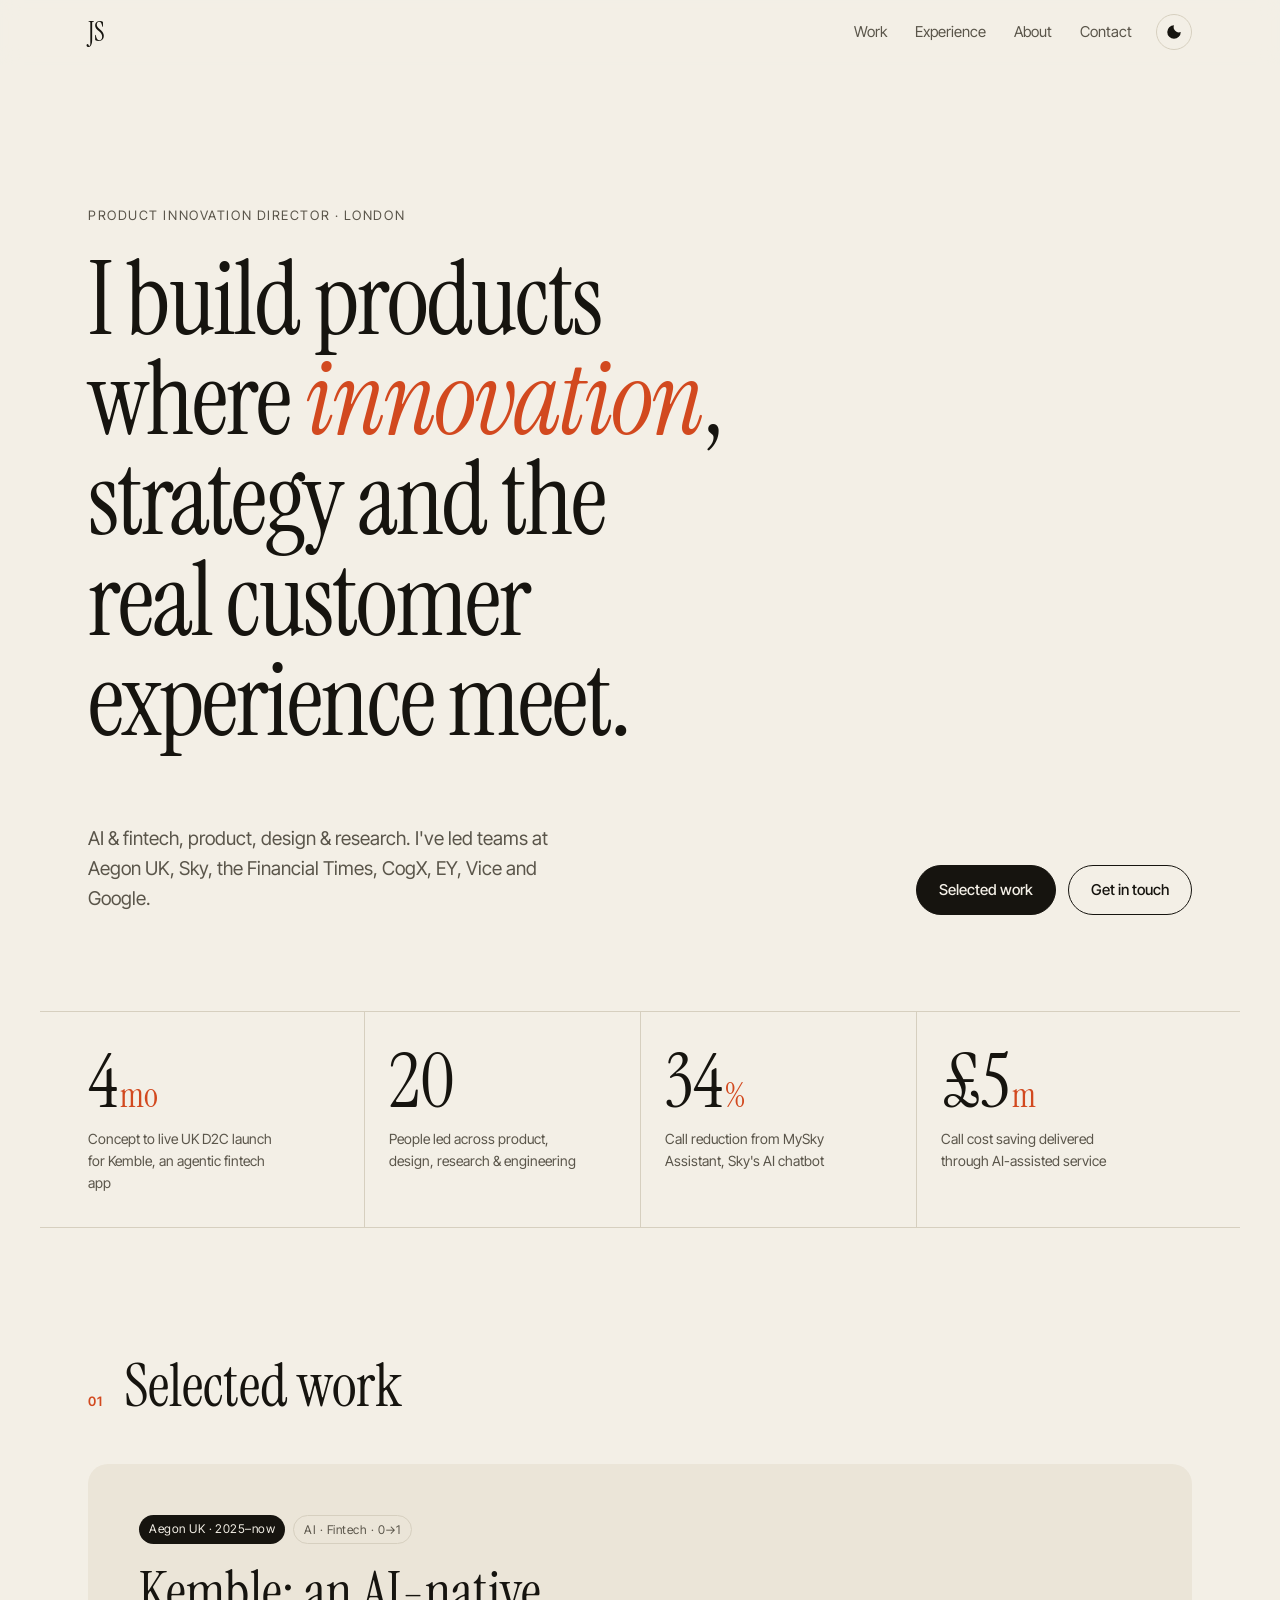
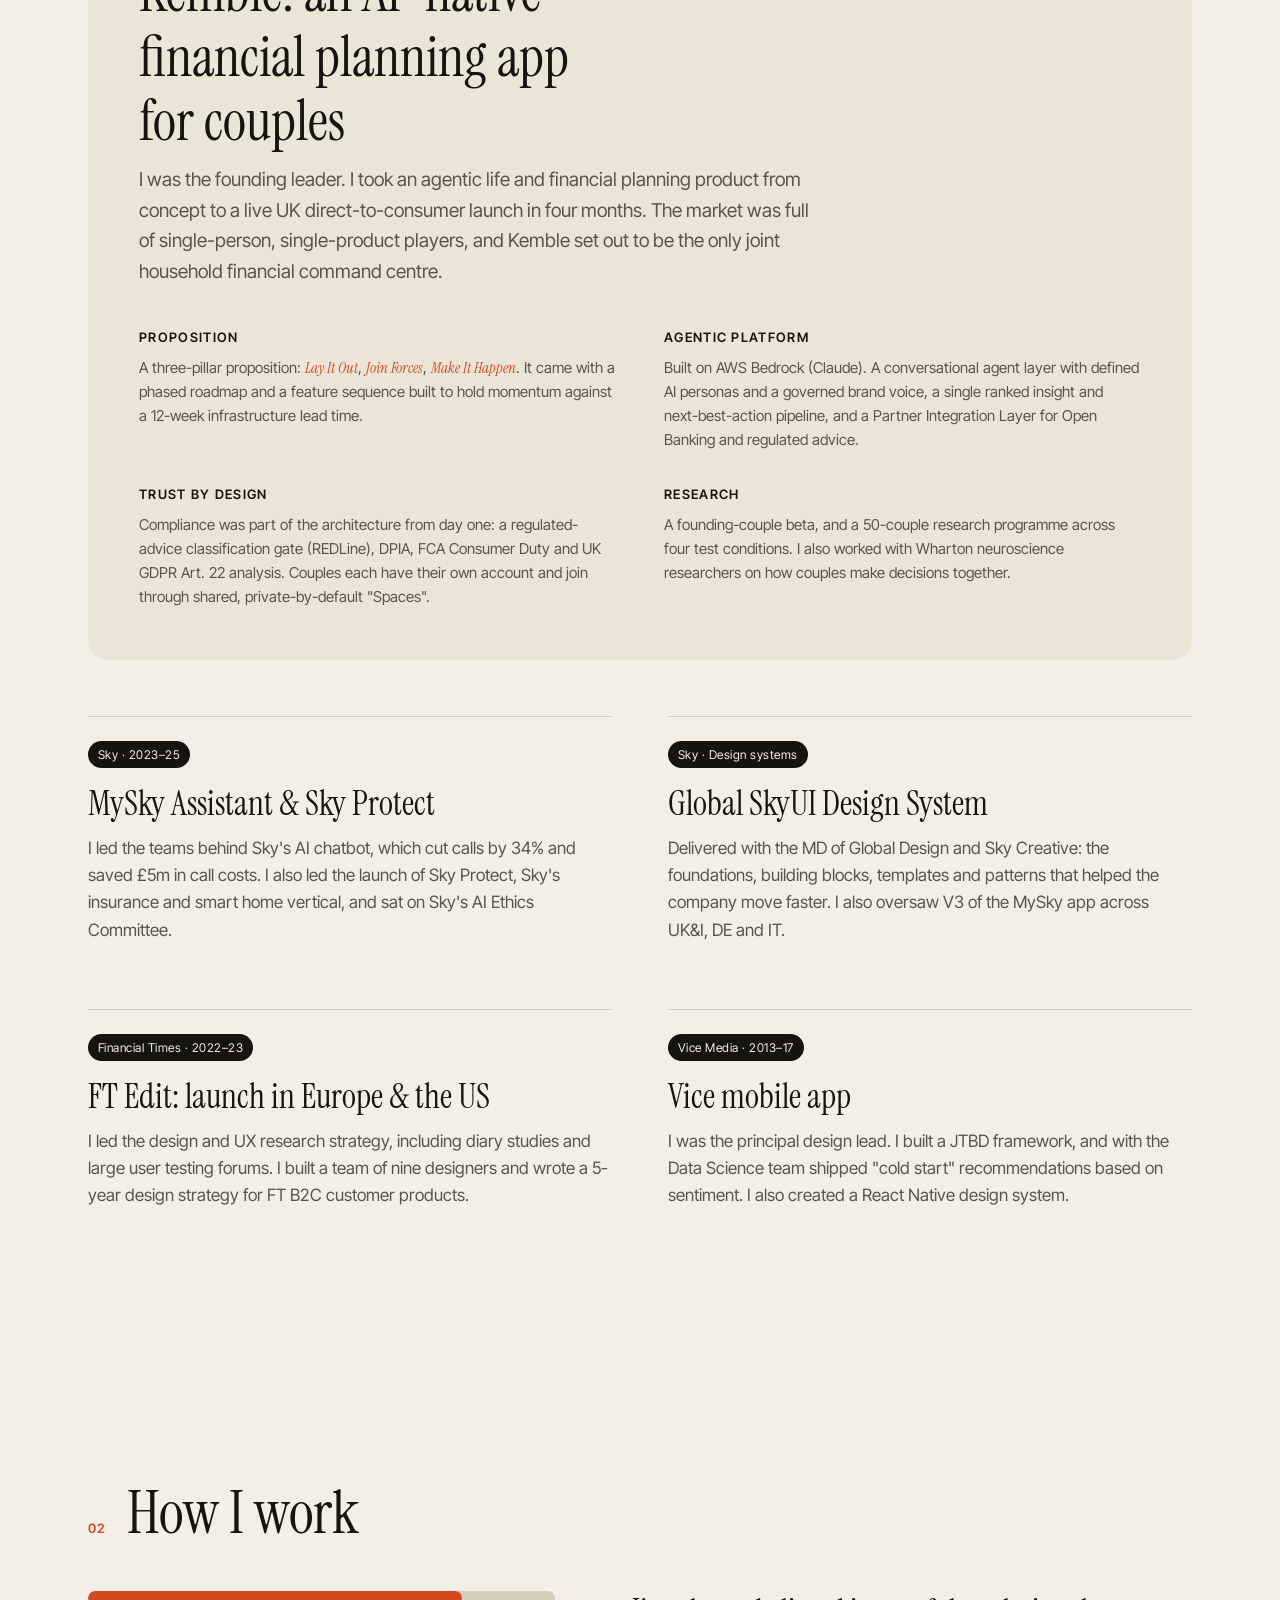
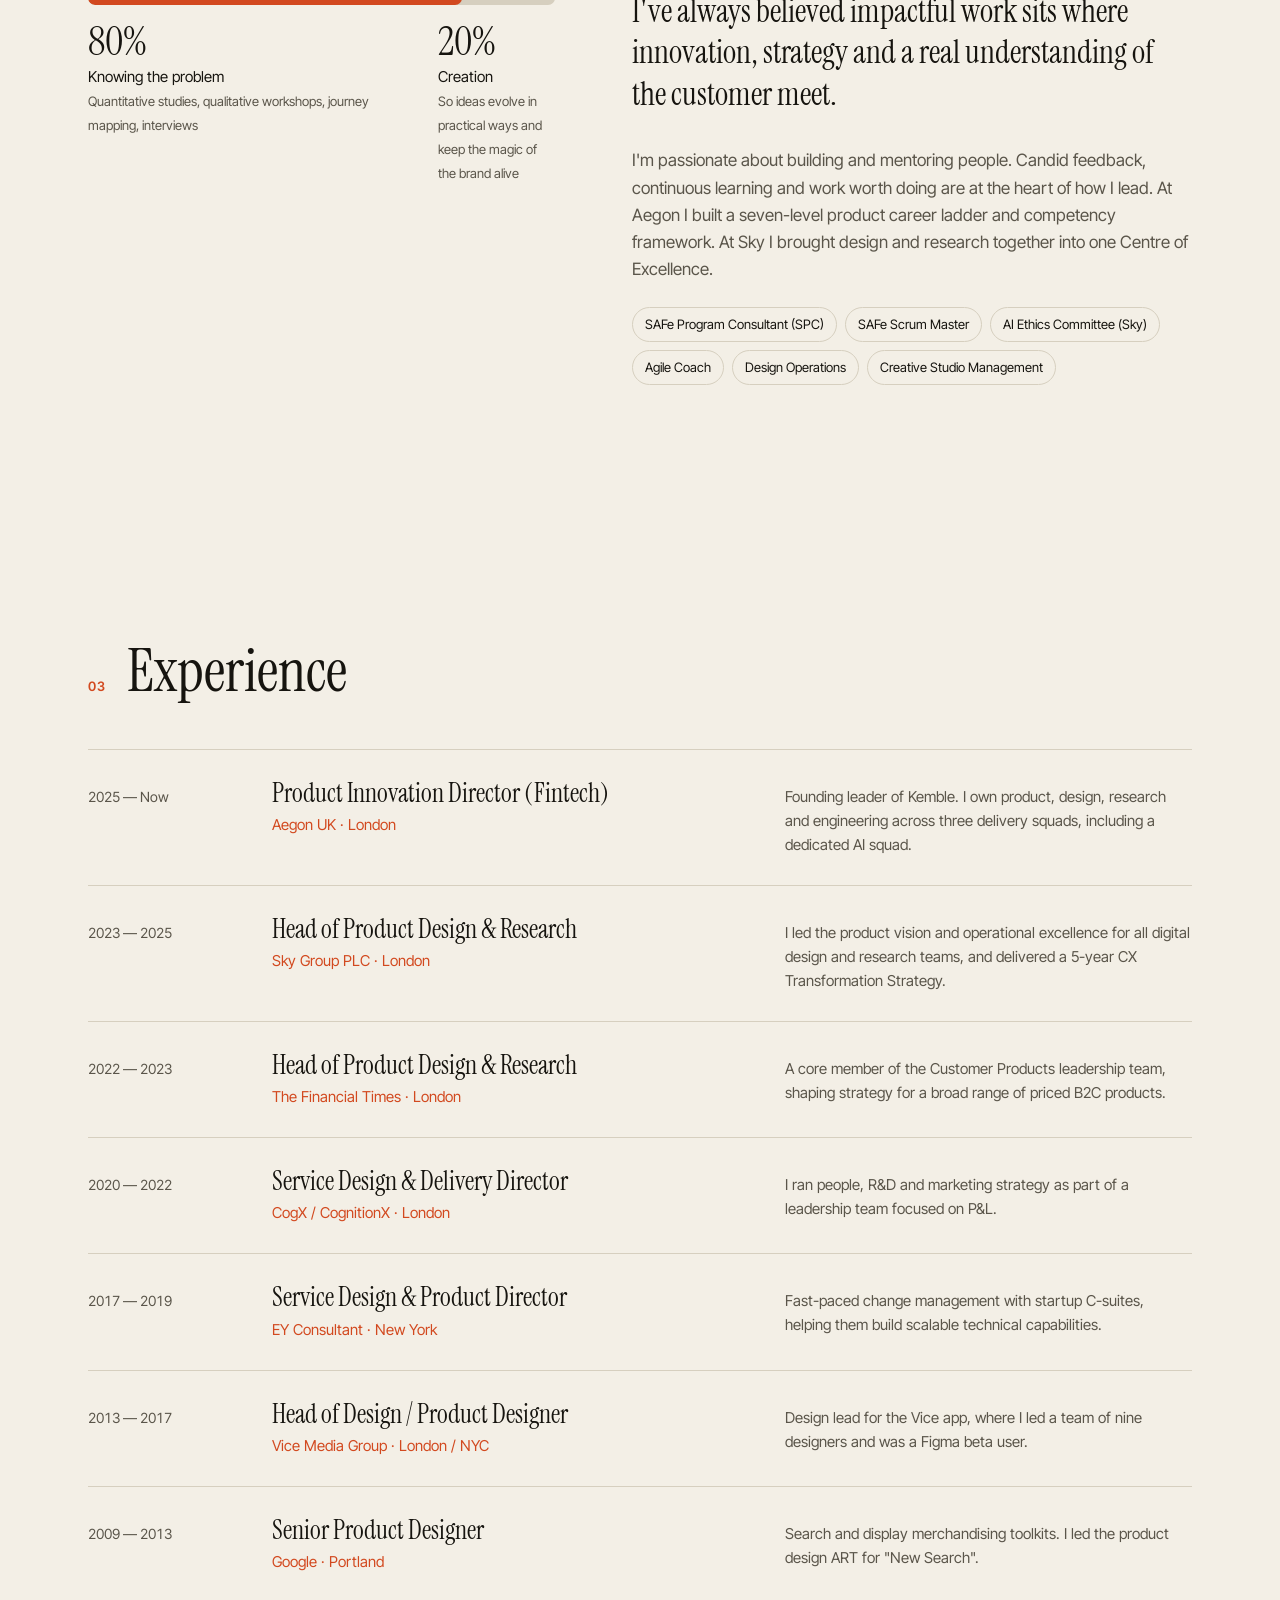
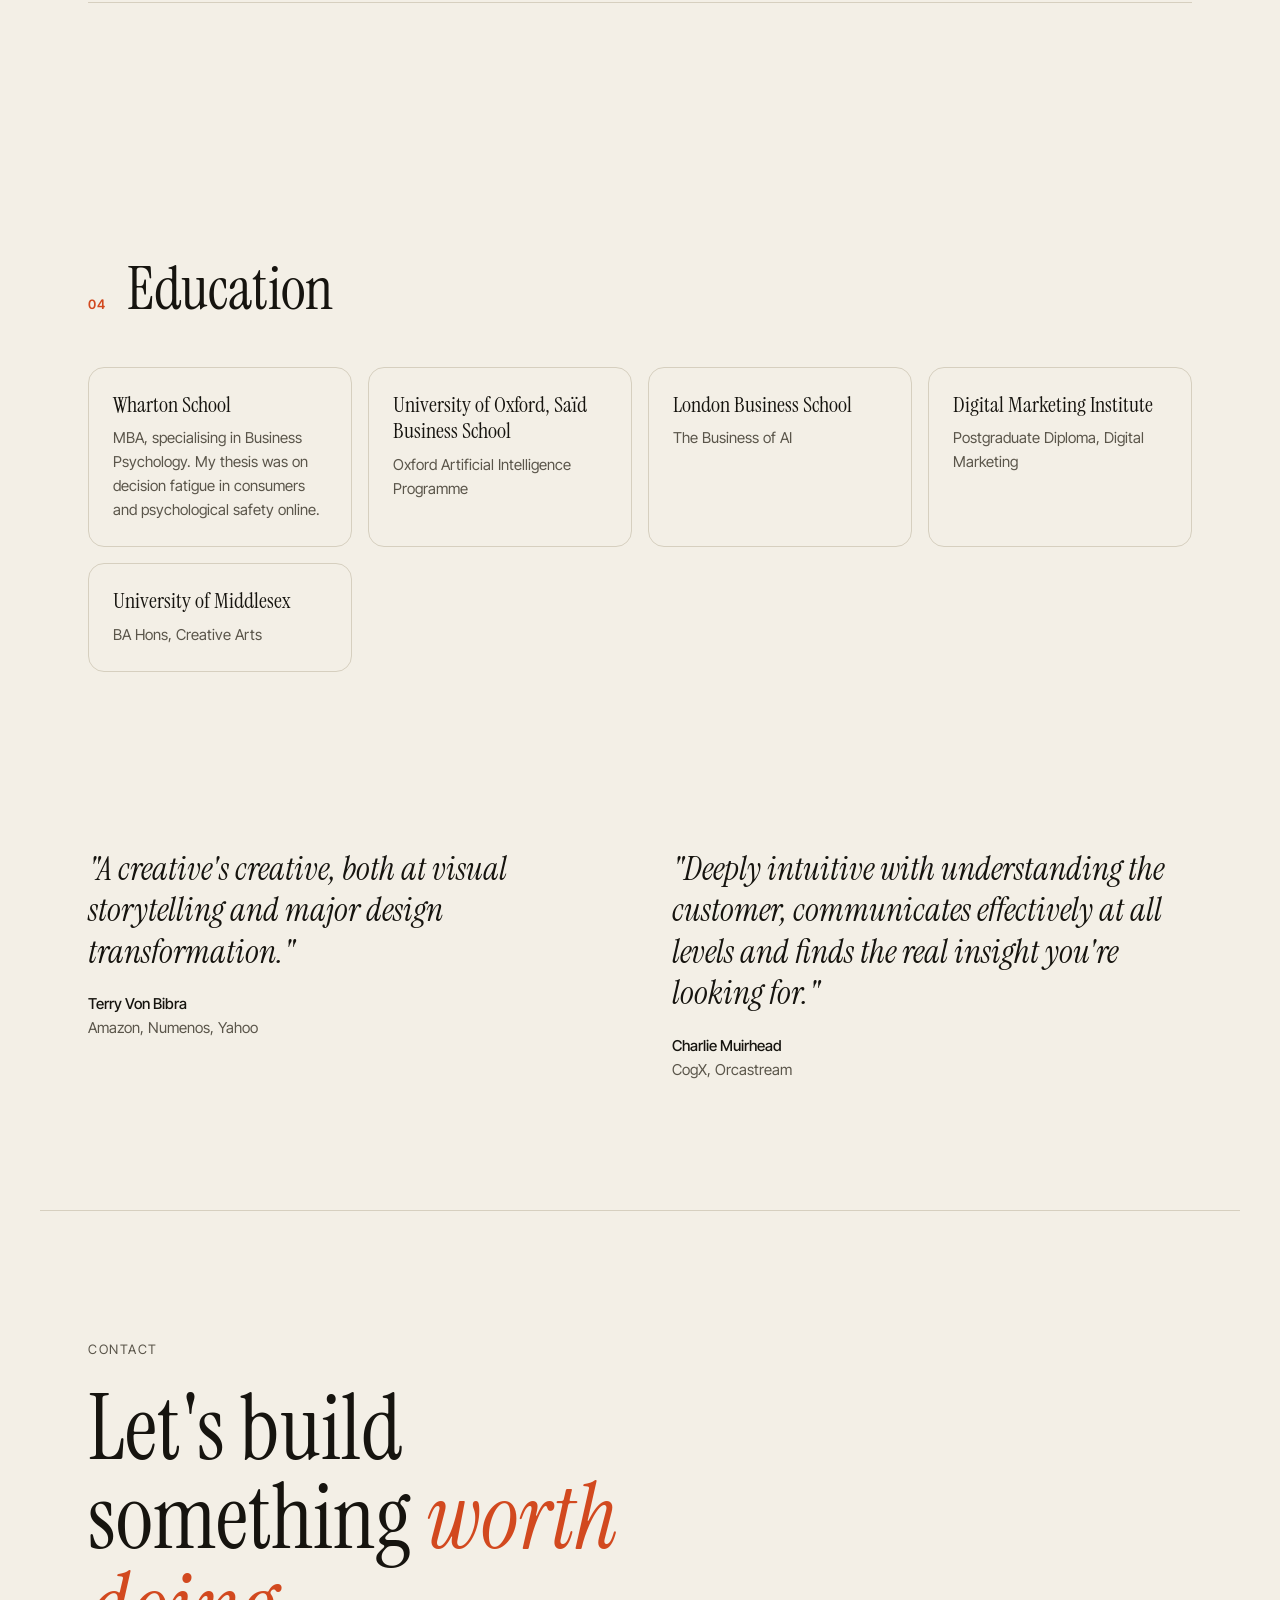
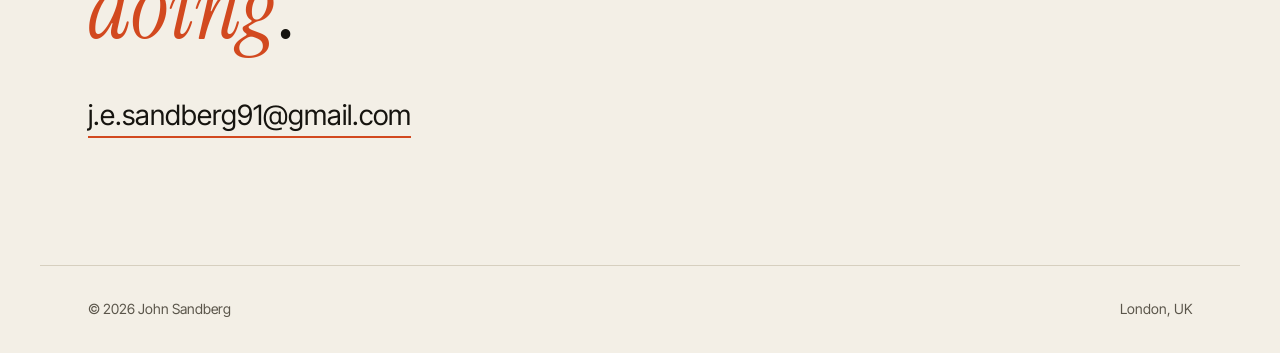
==== index.html @ 2af25ed0 "Build portfolio site from 2026 CV Static single-page site (HTML/CSS/JS, no build) with hero, highlig" ====
<!doctype html>
<html lang="en" class="no-js">
<head>
  <meta charset="utf-8">
  <meta name="viewport" content="width=device-width, initial-scale=1">
  <title>John Sandberg — Product Innovation Director</title>
  <meta name="description" content="John Sandberg — Product Innovation Director in London. AI-native fintech, product, design and research leadership at Aegon UK, Sky, the Financial Times, Vice and Google.">
  <meta property="og:title" content="John Sandberg — Product Innovation Director">
  <meta property="og:description" content="AI & Fintech · Product, Design & Research · Customer Experience. London, UK.">
  <meta property="og:type" content="website">
  <link rel="icon" href="assets/favicon.svg" type="image/svg+xml">
  <link rel="preconnect" href="https://fonts.googleapis.com">
  <link rel="preconnect" href="https://fonts.gstatic.com" crossorigin>
  <link href="https://fonts.googleapis.com/css2?family=Instrument+Serif:ital@0;1&family=Inter+Tight:wght@400;500;600&display=swap" rel="stylesheet">
  <link rel="stylesheet" href="assets/styles.css">
</head>
<body>
  <a class="skip" href="#main">Skip to content</a>

  <header class="nav">
    <div class="wrap nav__inner">
      <a class="nav__mark" href="#top" aria-label="John Sandberg, home">JS</a>
      <nav aria-label="Primary">
        <ul class="nav__links">
          <li><a href="#work">Work</a></li>
          <li><a href="#experience">Experience</a></li>
          <li><a href="#about">About</a></li>
          <li><a href="#contact">Contact</a></li>
        </ul>
      </nav>
      <button class="theme" type="button" aria-label="Toggle colour theme">
        <svg viewBox="0 0 24 24" width="18" height="18" aria-hidden="true"><path d="M12 3a9 9 0 1 0 9 9 7 7 0 0 1-9-9z" fill="currentColor"/></svg>
      </button>
    </div>
  </header>

  <main id="main">
    <!-- HERO -->
    <section class="hero wrap" id="top">
      <p class="eyebrow">Product Innovation Director · London</p>
      <h1 class="hero__title">
        I build products where <em>innovation</em>, strategy and the real customer experience meet.
      </h1>
      <div class="hero__foot">
        <p class="hero__lede">
          AI &amp; fintech, product, design &amp; research. I've led teams at Aegon UK, Sky, the Financial Times, CogX, EY, Vice and Google.
        </p>
        <div class="hero__cta">
          <a class="btn btn--solid" href="#work">Selected work</a>
          <a class="btn" href="mailto:j.e.sandberg91@gmail.com">Get in touch</a>
        </div>
      </div>
    </section>

    <!-- NUMBERS -->
    <section class="stats wrap" aria-label="Highlights">
      <div class="stat reveal">
        <span class="stat__num">4<small>mo</small></span>
        <span class="stat__label">Concept to live UK D2C launch for Kemble, an agentic fintech app</span>
      </div>
      <div class="stat reveal">
        <span class="stat__num">20</span>
        <span class="stat__label">People led across product, design, research &amp; engineering</span>
      </div>
      <div class="stat reveal">
        <span class="stat__num">34<small>%</small></span>
        <span class="stat__label">Call reduction from MySky Assistant, Sky's AI chatbot</span>
      </div>
      <div class="stat reveal">
        <span class="stat__num">£5<small>m</small></span>
        <span class="stat__label">Call cost saving delivered through AI-assisted service</span>
      </div>
    </section>

    <!-- WORK -->
    <section class="section wrap" id="work">
      <div class="section__head">
        <span class="section__num">01</span>
        <h2>Selected work</h2>
      </div>

      <article class="case case--feature reveal">
        <div class="case__meta">
          <span class="tag">Aegon UK · 2025–now</span>
          <span class="tag tag--ghost">AI · Fintech · 0→1</span>
        </div>
        <h3 class="case__title">Kemble: an AI-native financial planning app for couples</h3>
        <p class="case__lede">
          I was the founding leader. I took an agentic life and financial planning product from concept to a live UK direct-to-consumer launch in four months. The market was full of single-person, single-product players, and Kemble set out to be the only joint household financial command centre.
        </p>
        <div class="case__grid">
          <div>
            <h4>Proposition</h4>
            <p>A three-pillar proposition: <em>Lay It Out</em>, <em>Join Forces</em>, <em>Make It Happen</em>. It came with a phased roadmap and a feature sequence built to hold momentum against a 12-week infrastructure lead time.</p>
          </div>
          <div>
            <h4>Agentic platform</h4>
            <p>Built on AWS Bedrock (Claude). A conversational agent layer with defined AI personas and a governed brand voice, a single ranked insight and next-best-action pipeline, and a Partner Integration Layer for Open Banking and regulated advice.</p>
          </div>
          <div>
            <h4>Trust by design</h4>
            <p>Compliance was part of the architecture from day one: a regulated-advice classification gate (REDLine), DPIA, FCA Consumer Duty and UK GDPR Art. 22 analysis. Couples each have their own account and join through shared, private-by-default "Spaces".</p>
          </div>
          <div>
            <h4>Research</h4>
            <p>A founding-couple beta, and a 50-couple research programme across four test conditions. I also worked with Wharton neuroscience researchers on how couples make decisions together.</p>
          </div>
        </div>
      </article>

      <div class="cases">
        <article class="case reveal">
          <div class="case__meta"><span class="tag">Sky · 2023–25</span></div>
          <h3 class="case__title">MySky Assistant &amp; Sky Protect</h3>
          <p>I led the teams behind Sky's AI chatbot, which cut calls by 34% and saved £5m in call costs. I also led the launch of Sky Protect, Sky's insurance and smart home vertical, and sat on Sky's AI Ethics Committee.</p>
        </article>
        <article class="case reveal">
          <div class="case__meta"><span class="tag">Sky · Design systems</span></div>
          <h3 class="case__title">Global SkyUI Design System</h3>
          <p>Delivered with the MD of Global Design and Sky Creative: the foundations, building blocks, templates and patterns that helped the company move faster. I also oversaw V3 of the MySky app across UK&amp;I, DE and IT.</p>
        </article>
        <article class="case reveal">
          <div class="case__meta"><span class="tag">Financial Times · 2022–23</span></div>
          <h3 class="case__title">FT Edit: launch in Europe &amp; the US</h3>
          <p>I led the design and UX research strategy, including diary studies and large user testing forums. I built a team of nine designers and wrote a 5-year design strategy for FT B2C customer products.</p>
        </article>
        <article class="case reveal">
          <div class="case__meta"><span class="tag">Vice Media · 2013–17</span></div>
          <h3 class="case__title">Vice mobile app</h3>
          <p>I was the principal design lead. I built a JTBD framework, and with the Data Science team shipped "cold start" recommendations based on sentiment. I also created a React Native design system.</p>
        </article>
      </div>
    </section>

    <!-- APPROACH -->
    <section class="section wrap approach" id="about">
      <div class="section__head">
        <span class="section__num">02</span>
        <h2>How I work</h2>
      </div>
      <div class="approach__grid">
        <div class="split reveal" aria-label="80% knowing the problem, 20% creation">
          <div class="split__bar"><span style="--w:80%"></span></div>
          <div class="split__legend">
            <div><strong>80%</strong> Knowing the problem<br><small>Quantitative studies, qualitative workshops, journey mapping, interviews</small></div>
            <div><strong>20%</strong> Creation<br><small>So ideas evolve in practical ways and keep the magic of the brand alive</small></div>
          </div>
        </div>
        <div class="approach__text reveal">
          <p class="big">I've always believed impactful work sits where innovation, strategy and a real understanding of the customer meet.</p>
          <p>I'm passionate about building and mentoring people. Candid feedback, continuous learning and work worth doing are at the heart of how I lead. At Aegon I built a seven-level product career ladder and competency framework. At Sky I brought design and research together into one Centre of Excellence.</p>
          <ul class="chips" aria-label="Core credentials">
            <li>SAFe Program Consultant (SPC)</li>
            <li>SAFe Scrum Master</li>
            <li>AI Ethics Committee (Sky)</li>
            <li>Agile Coach</li>
            <li>Design Operations</li>
            <li>Creative Studio Management</li>
          </ul>
        </div>
      </div>
    </section>

    <!-- EXPERIENCE -->
    <section class="section wrap" id="experience">
      <div class="section__head">
        <span class="section__num">03</span>
        <h2>Experience</h2>
      </div>
      <ol class="timeline">
        <li class="role reveal">
          <span class="role__date">2025 — Now</span>
          <div><h3>Product Innovation Director (Fintech)</h3><p class="role__co">Aegon UK · London</p></div>
          <p class="role__desc">Founding leader of Kemble. I own product, design, research and engineering across three delivery squads, including a dedicated AI squad.</p>
        </li>
        <li class="role reveal">
          <span class="role__date">2023 — 2025</span>
          <div><h3>Head of Product Design &amp; Research</h3><p class="role__co">Sky Group PLC · London</p></div>
          <p class="role__desc">I led the product vision and operational excellence for all digital design and research teams, and delivered a 5-year CX Transformation Strategy.</p>
        </li>
        <li class="role reveal">
          <span class="role__date">2022 — 2023</span>
          <div><h3>Head of Product Design &amp; Research</h3><p class="role__co">The Financial Times · London</p></div>
          <p class="role__desc">A core member of the Customer Products leadership team, shaping strategy for a broad range of priced B2C products.</p>
        </li>
        <li class="role reveal">
          <span class="role__date">2020 — 2022</span>
          <div><h3>Service Design &amp; Delivery Director</h3><p class="role__co">CogX / CognitionX · London</p></div>
          <p class="role__desc">I ran people, R&amp;D and marketing strategy as part of a leadership team focused on P&amp;L.</p>
        </li>
        <li class="role reveal">
          <span class="role__date">2017 — 2019</span>
          <div><h3>Service Design &amp; Product Director</h3><p class="role__co">EY Consultant · New York</p></div>
          <p class="role__desc">Fast-paced change management with startup C-suites, helping them build scalable technical capabilities.</p>
        </li>
        <li class="role reveal">
          <span class="role__date">2013 — 2017</span>
          <div><h3>Head of Design / Product Designer</h3><p class="role__co">Vice Media Group · London / NYC</p></div>
          <p class="role__desc">Design lead for the Vice app, where I led a team of nine designers and was a Figma beta user.</p>
        </li>
        <li class="role reveal">
          <span class="role__date">2009 — 2013</span>
          <div><h3>Senior Product Designer</h3><p class="role__co">Google · Portland</p></div>
          <p class="role__desc">Search and display merchandising toolkits. I led the product design ART for "New Search".</p>
        </li>
      </ol>
    </section>

    <!-- EDUCATION -->
    <section class="section wrap" aria-labelledby="edu-h">
      <div class="section__head">
        <span class="section__num">04</span>
        <h2 id="edu-h">Education</h2>
      </div>
      <ul class="edu">
        <li class="reveal"><strong>Wharton School</strong><span>MBA, specialising in Business Psychology. My thesis was on decision fatigue in consumers and psychological safety online.</span></li>
        <li class="reveal"><strong>University of Oxford, Saïd Business School</strong><span>Oxford Artificial Intelligence Programme</span></li>
        <li class="reveal"><strong>London Business School</strong><span>The Business of AI</span></li>
        <li class="reveal"><strong>Digital Marketing Institute</strong><span>Postgraduate Diploma, Digital Marketing</span></li>
        <li class="reveal"><strong>University of Middlesex</strong><span>BA Hons, Creative Arts</span></li>
      </ul>
    </section>

    <!-- QUOTES -->
    <section class="quotes wrap" aria-label="Testimonials">
      <figure class="quote reveal">
        <blockquote>"A creative's creative, both at visual storytelling and major design transformation."</blockquote>
        <figcaption>Terry Von Bibra <span>Amazon, Numenos, Yahoo</span></figcaption>
      </figure>
      <figure class="quote reveal">
        <blockquote>"Deeply intuitive with understanding the customer, communicates effectively at all levels and finds the real insight you're looking for."</blockquote>
        <figcaption>Charlie Muirhead <span>CogX, Orcastream</span></figcaption>
      </figure>
    </section>

    <!-- CONTACT -->
    <section class="contact wrap" id="contact">
      <p class="eyebrow">Contact</p>
      <h2 class="contact__title">Let's build something <em>worth doing</em>.</h2>
      <a class="contact__mail" href="mailto:j.e.sandberg91@gmail.com">j.e.sandberg91@gmail.com</a>
    </section>
  </main>

  <footer class="footer wrap">
    <span>© <span id="year">2026</span> John Sandberg</span>
    <span>London, UK</span>
  </footer>

  <script src="assets/main.js"></script>
</body>
</html>
---- assets/styles.css ----
/* ---------- Tokens ---------- */
:root {
  --paper: #f3efe6;
  --paper-2: #ebe5d8;
  --ink: #16140f;
  --ink-2: #5a554a;
  --line: #d6cfbf;
  --accent: #d2491f;
  --serif: "Instrument Serif", Georgia, serif;
  --sans: "Inter Tight", system-ui, -apple-system, sans-serif;
  --gutter: clamp(16px, 4vw, 48px);
  --max: 1200px;
  color-scheme: light;
}
@media (prefers-color-scheme: dark) {
  :root:not([data-theme="light"]) {
    --paper: #12110e; --paper-2: #1b1a16; --ink: #efe9dc; --ink-2: #a39d90;
    --line: #2f2c25; --accent: #f06a3c; color-scheme: dark;
  }
}
:root[data-theme="dark"] {
  --paper: #12110e; --paper-2: #1b1a16; --ink: #efe9dc; --ink-2: #a39d90;
  --line: #2f2c25; --accent: #f06a3c; color-scheme: dark;
}

/* ---------- Base ---------- */
*, *::before, *::after { box-sizing: border-box; }
html { scroll-behavior: smooth; scroll-padding-top: 80px; }
body {
  margin: 0; background: var(--paper); color: var(--ink);
  font: 400 17px/1.6 var(--sans); -webkit-font-smoothing: antialiased;
  overflow-x: hidden;
}
h1, h2, h3, h4 { margin: 0; font-weight: 400; }
p { margin: 0 0 1em; }
a { color: inherit; }
em { font-family: var(--serif); font-style: italic; color: var(--accent); }
.wrap { width: 100%; max-width: var(--max); margin-inline: auto; padding-inline: var(--gutter); }
.skip { position: absolute; left: -999px; }
.skip:focus { left: 16px; top: 16px; z-index: 100; background: var(--ink); color: var(--paper); padding: 8px 12px; }
:focus-visible { outline: 2px solid var(--accent); outline-offset: 3px; }
.eyebrow { font-size: 13px; letter-spacing: .12em; text-transform: uppercase; color: var(--ink-2); margin-bottom: 24px; }

/* ---------- Nav ---------- */
.nav {
  position: sticky; top: 0; z-index: 10;
  background: color-mix(in srgb, var(--paper) 85%, transparent);
  backdrop-filter: blur(10px); border-bottom: 1px solid transparent;
  transition: border-color .3s;
}
.nav.is-scrolled { border-color: var(--line); }
.nav__inner { display: flex; align-items: center; gap: 24px; height: 64px; }
.nav__mark { font: 400 26px/1 var(--serif); text-decoration: none; margin-right: auto; }
.nav__links { display: flex; gap: 28px; list-style: none; margin: 0; padding: 0; font-size: 15px; }
.nav__links a { text-decoration: none; color: var(--ink-2); transition: color .2s; }
.nav__links a:hover { color: var(--ink); }
.theme {
  display: grid; place-items: center; width: 36px; height: 36px; border-radius: 50%;
  border: 1px solid var(--line); background: none; color: var(--ink); cursor: pointer;
}

/* ---------- Hero ---------- */
.hero { padding-top: clamp(64px, 12vw, 140px); padding-bottom: clamp(48px, 8vw, 96px); }
.hero__title {
  font: 400 clamp(44px, 8vw, 112px)/.98 var(--serif); letter-spacing: -.02em;
  max-width: 14ch; text-wrap: balance;
}
.hero__foot {
  display: flex; flex-wrap: wrap; justify-content: space-between; align-items: end;
  gap: 32px; margin-top: clamp(40px, 6vw, 72px);
}
.hero__lede { max-width: 46ch; color: var(--ink-2); font-size: 19px; margin: 0; }
.hero__cta { display: flex; gap: 12px; flex-wrap: wrap; }
.btn {
  display: inline-block; padding: 12px 22px; border-radius: 999px; border: 1px solid var(--ink);
  text-decoration: none; font-size: 15px; font-weight: 500; transition: transform .2s, background .2s, color .2s;
}
.btn:hover { transform: translateY(-2px); }
.btn--solid { background: var(--ink); color: var(--paper); }

/* ---------- Stats ---------- */
.stats {
  display: grid; grid-template-columns: repeat(4, 1fr);
  border-top: 1px solid var(--line); border-bottom: 1px solid var(--line);
}
.stat { padding: 32px 24px 32px 0; display: flex; flex-direction: column; gap: 8px; }
.stat + .stat { padding-left: 24px; border-left: 1px solid var(--line); }
.stat__num { font: 400 clamp(48px, 6vw, 76px)/1 var(--serif); }
.stat__num small { font-size: .45em; color: var(--accent); margin-left: 2px; }
.stat__label { font-size: 14px; color: var(--ink-2); max-width: 24ch; }

/* ---------- Sections ---------- */
.section { padding-block: clamp(72px, 10vw, 128px); }
.section__head { display: flex; align-items: baseline; gap: 20px; margin-bottom: 48px; }
.section__num { font-size: 13px; color: var(--accent); font-weight: 600; letter-spacing: .1em; }
.section__head h2 { font: 400 clamp(36px, 5vw, 60px)/1 var(--serif); }

/* ---------- Cases ---------- */
.case { border-top: 1px solid var(--line); padding-top: 24px; }
.case__meta { display: flex; gap: 8px; flex-wrap: wrap; margin-bottom: 16px; }
.tag { font-size: 12px; letter-spacing: .04em; padding: 4px 10px; border-radius: 999px; background: var(--ink); color: var(--paper); }
.tag--ghost { background: none; color: var(--ink-2); border: 1px solid var(--line); }
.case__title { font: 400 clamp(26px, 3vw, 34px)/1.15 var(--serif); margin-bottom: 12px; }
.case p { color: var(--ink-2); }
.case--feature { background: var(--paper-2); border: 0; border-radius: 20px; padding: clamp(24px, 4vw, 56px); margin-bottom: 56px; }
.case--feature .case__title { font-size: clamp(32px, 4.5vw, 56px); max-width: 18ch; }
.case__lede { font-size: 19px; max-width: 62ch; }
.case__grid { display: grid; grid-template-columns: repeat(2, 1fr); gap: 32px 48px; margin-top: 40px; }
.case__grid h4 { font-size: 13px; font-weight: 600; letter-spacing: .1em; text-transform: uppercase; margin-bottom: 8px; color: var(--ink); }
.case__grid p { font-size: 15px; margin: 0; }
.cases { display: grid; grid-template-columns: repeat(2, 1fr); gap: 48px 56px; }

/* ---------- Approach ---------- */
.approach__grid { display: grid; grid-template-columns: 1fr 1.2fr; gap: clamp(32px, 6vw, 80px); align-items: start; }
.split__bar { height: 14px; border-radius: 999px; background: var(--line); overflow: hidden; }
.split__bar span { display: block; height: 100%; width: 0; background: var(--accent); border-radius: 999px; transition: width 1.4s cubic-bezier(.2,.7,.2,1); }
.split.is-in .split__bar span { width: var(--w); }
.split__legend { display: grid; grid-template-columns: 4fr 1.4fr; gap: 16px; margin-top: 16px; font-size: 15px; }
.split__legend strong { font: 400 40px/1 var(--serif); display: block; margin-bottom: 4px; }
.split__legend small { color: var(--ink-2); font-size: 13px; }
.big { font: 400 clamp(24px, 2.6vw, 32px)/1.3 var(--serif); }
.approach__text p:not(.big) { color: var(--ink-2); }
.chips { list-style: none; padding: 0; margin: 24px 0 0; display: flex; flex-wrap: wrap; gap: 8px; }
.chips li { font-size: 13px; border: 1px solid var(--line); border-radius: 999px; padding: 6px 12px; }

/* ---------- Timeline ---------- */
.timeline { list-style: none; padding: 0; margin: 0; }
.role {
  display: grid; grid-template-columns: 160px 1.2fr 1fr; gap: 24px; align-items: baseline;
  padding: 28px 0; border-top: 1px solid var(--line); transition: padding-left .3s;
}
.role:last-child { border-bottom: 1px solid var(--line); }
.role:hover { padding-left: 12px; }
.role__date { font-size: 14px; color: var(--ink-2); font-variant-numeric: tabular-nums; }
.role h3 { font: 400 26px/1.2 var(--serif); }
.role__co { margin: 4px 0 0; font-size: 15px; color: var(--accent); }
.role__desc { color: var(--ink-2); font-size: 15px; margin: 0; }

/* ---------- Education ---------- */
.edu { list-style: none; padding: 0; margin: 0; display: grid; grid-template-columns: repeat(auto-fit, minmax(260px, 1fr)); gap: 16px; }
.edu li { padding: 24px; border: 1px solid var(--line); border-radius: 16px; display: flex; flex-direction: column; gap: 8px; }
.edu strong { font: 400 22px/1.2 var(--serif); }
.edu span { color: var(--ink-2); font-size: 15px; }

/* ---------- Quotes ---------- */
.quotes { display: grid; grid-template-columns: 1fr 1fr; gap: clamp(32px, 5vw, 72px); padding-block: 48px clamp(72px, 10vw, 128px); }
.quote { margin: 0; }
.quote blockquote { margin: 0 0 20px; font: italic 400 clamp(24px, 2.6vw, 34px)/1.25 var(--serif); }
.quote figcaption { font-size: 15px; font-weight: 500; }
.quote figcaption span { display: block; font-weight: 400; color: var(--ink-2); }

/* ---------- Contact ---------- */
.contact { padding-block: clamp(72px, 10vw, 128px); border-top: 1px solid var(--line); }
.contact__title { font: 400 clamp(44px, 7vw, 96px)/1 var(--serif); max-width: 14ch; margin-bottom: 40px; }
.contact__mail {
  font-size: clamp(18px, 2.4vw, 28px); text-decoration: none; overflow-wrap: anywhere;
  border-bottom: 2px solid var(--accent); padding-bottom: 4px;
}
.contact__mail:hover { color: var(--accent); }
.footer { display: flex; justify-content: space-between; padding-block: 32px; font-size: 14px; color: var(--ink-2); border-top: 1px solid var(--line); }

/* ---------- Motion ---------- */
.reveal { opacity: 0; transform: translateY(18px); transition: opacity .8s ease, transform .8s ease; }
.reveal.is-in { opacity: 1; transform: none; }
.no-js .reveal { opacity: 1; transform: none; }
@media (prefers-reduced-motion: reduce) {
  html { scroll-behavior: auto; }
  .reveal { opacity: 1; transform: none; transition: none; }
  .split__bar span { transition: none; }
}

/* ---------- Responsive ---------- */
@media (max-width: 900px) {
  .stats { grid-template-columns: repeat(2, 1fr); }
  .stat:nth-child(3) { padding-left: 0; border-left: 0; }
  .stat:nth-child(n+3) { border-top: 1px solid var(--line); }
  .cases, .case__grid, .approach__grid, .quotes { grid-template-columns: 1fr; }
  .role { grid-template-columns: 1fr; gap: 8px; }
}
@media (max-width: 600px) {
  .nav__links { display: none; }
  .stat { padding: 24px 12px 24px 0; }
  .stat + .stat { padding-left: 12px; }
  .stat:nth-child(3) { padding-left: 0; }
  .split__legend { grid-template-columns: 1fr; }
  .footer { flex-direction: column; gap: 4px; }
}
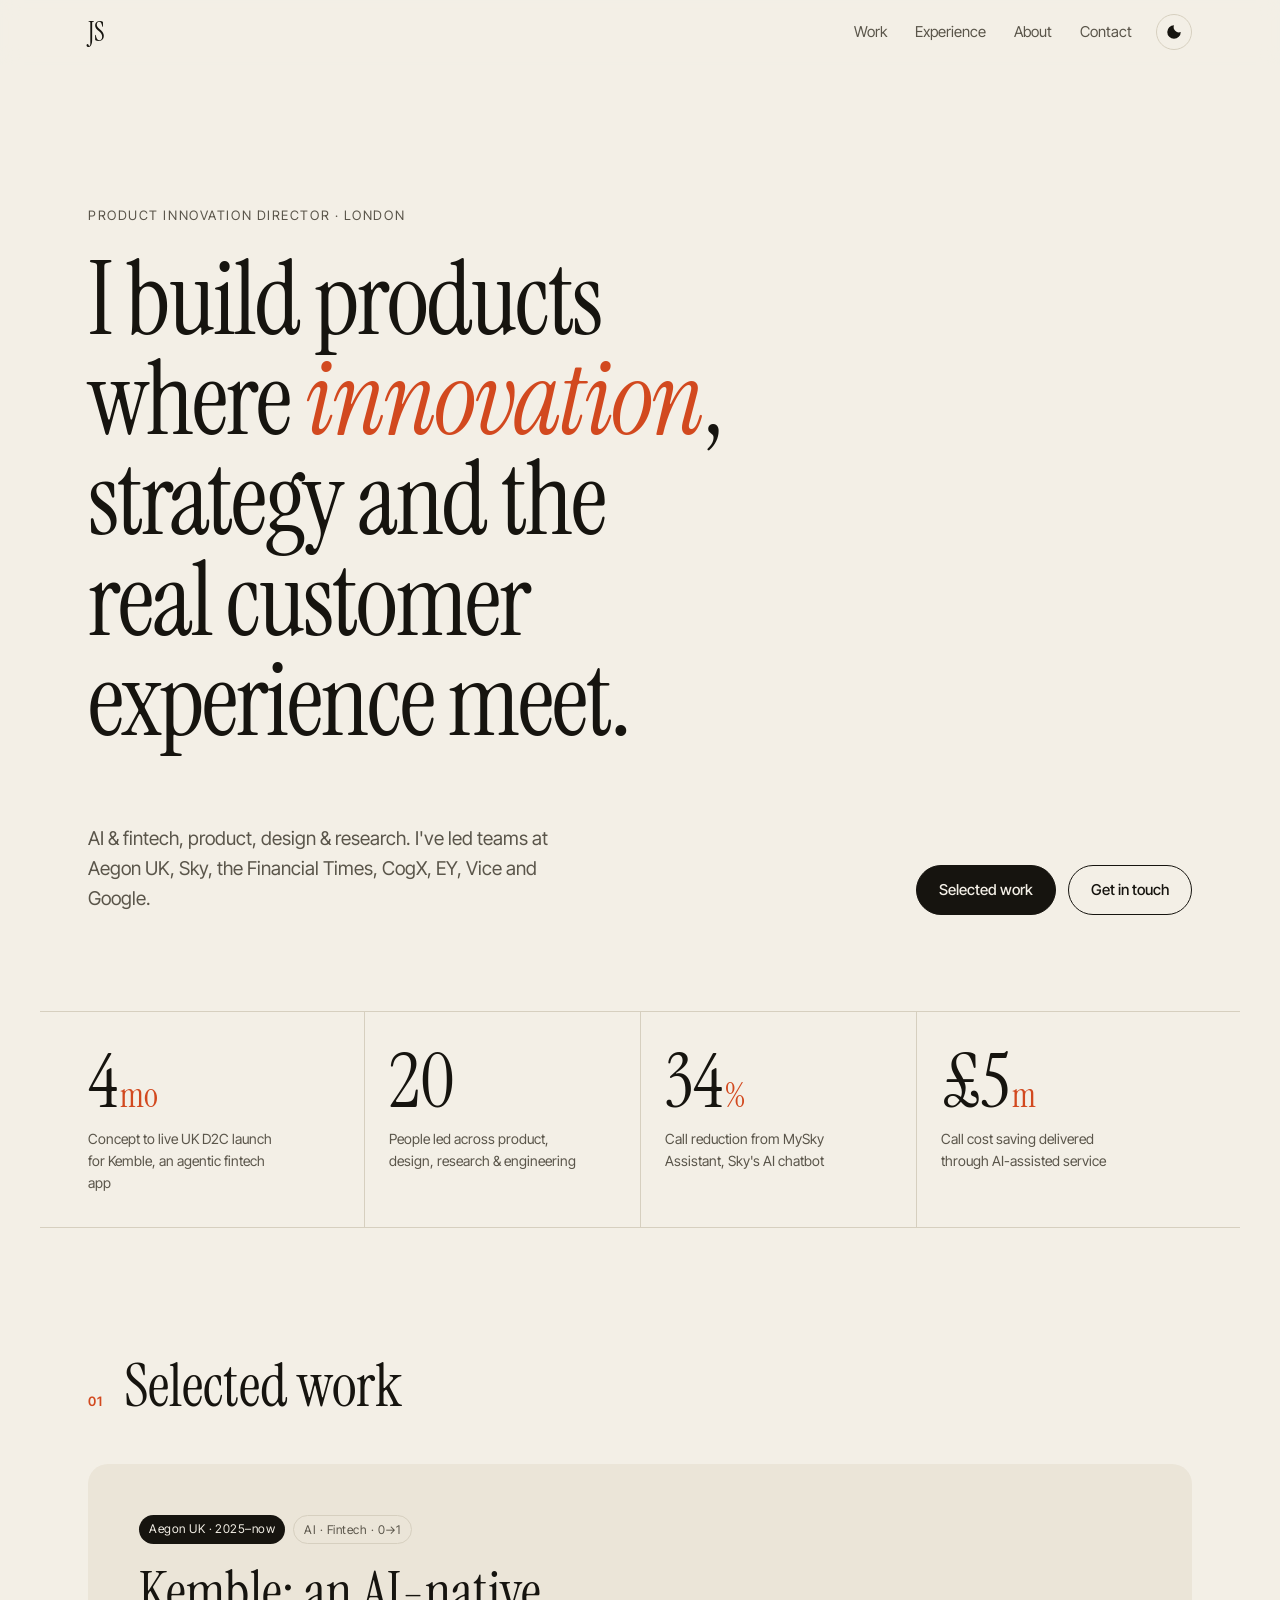
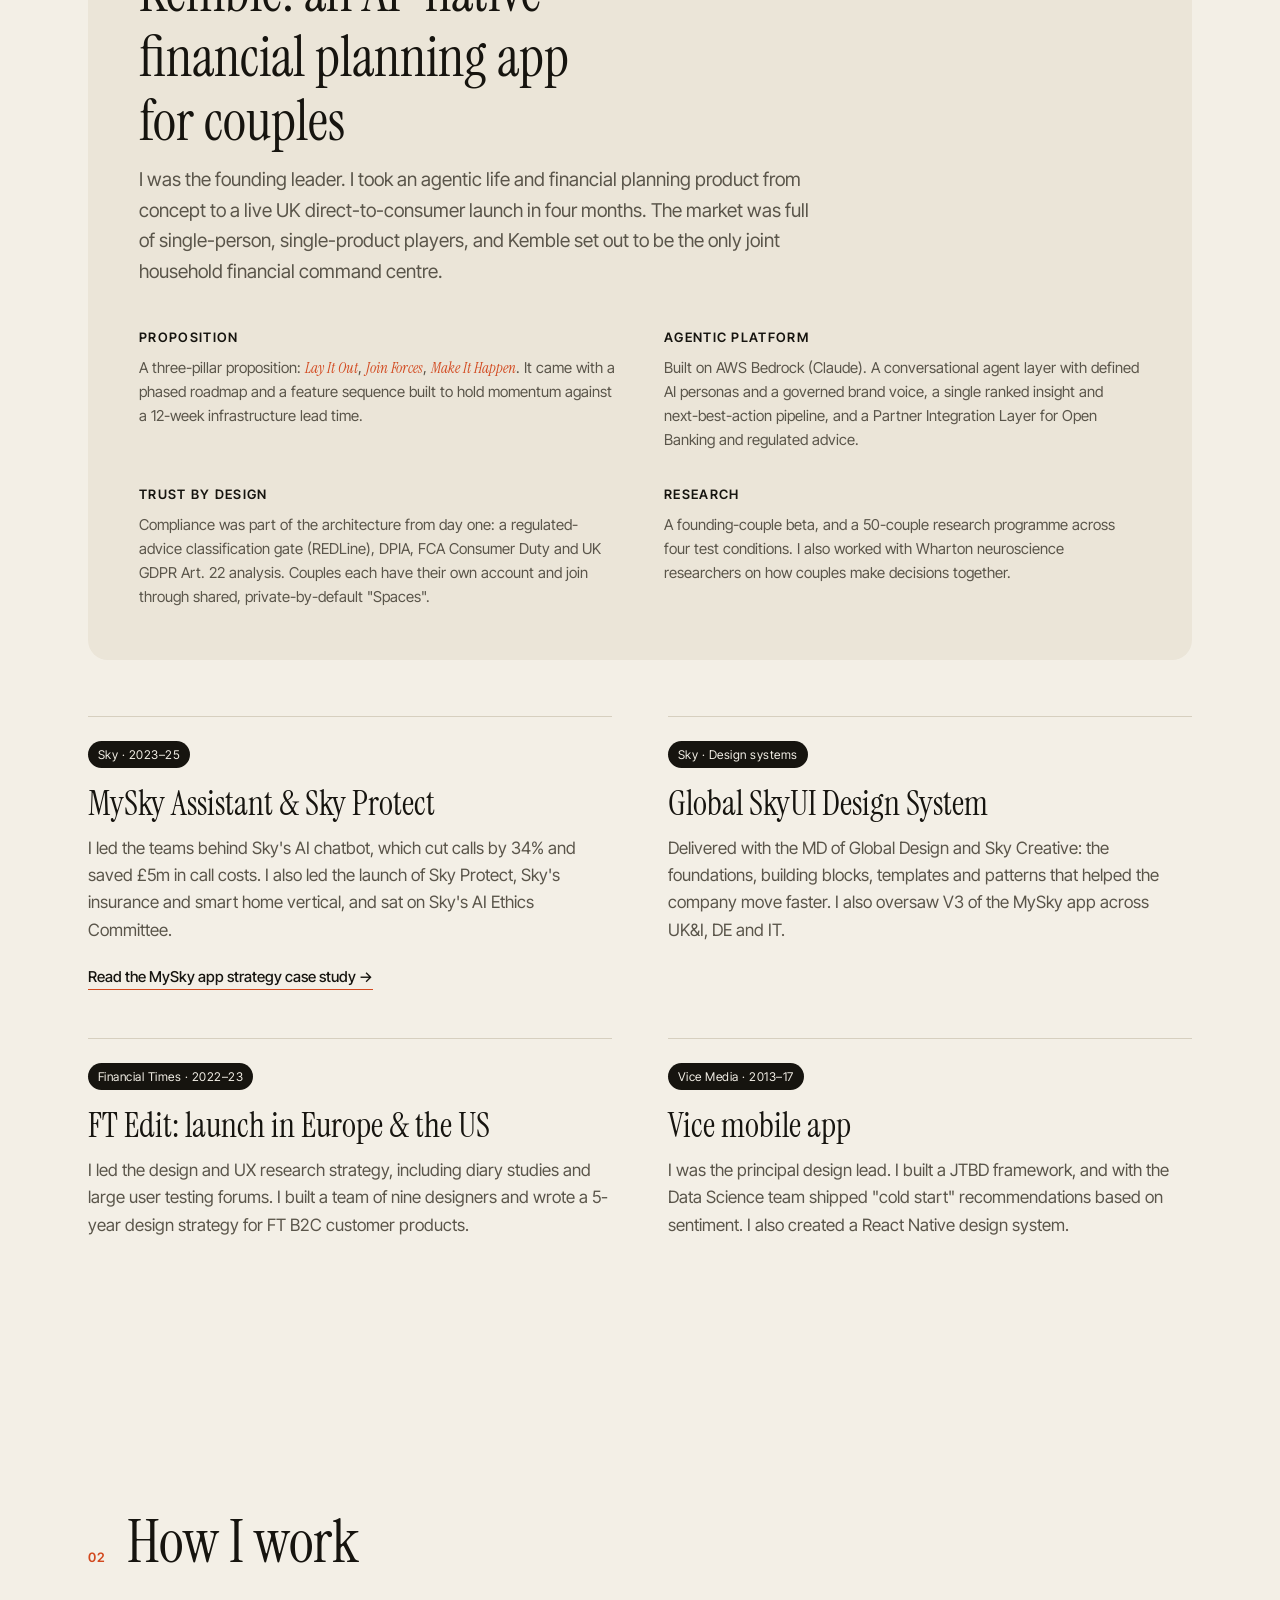
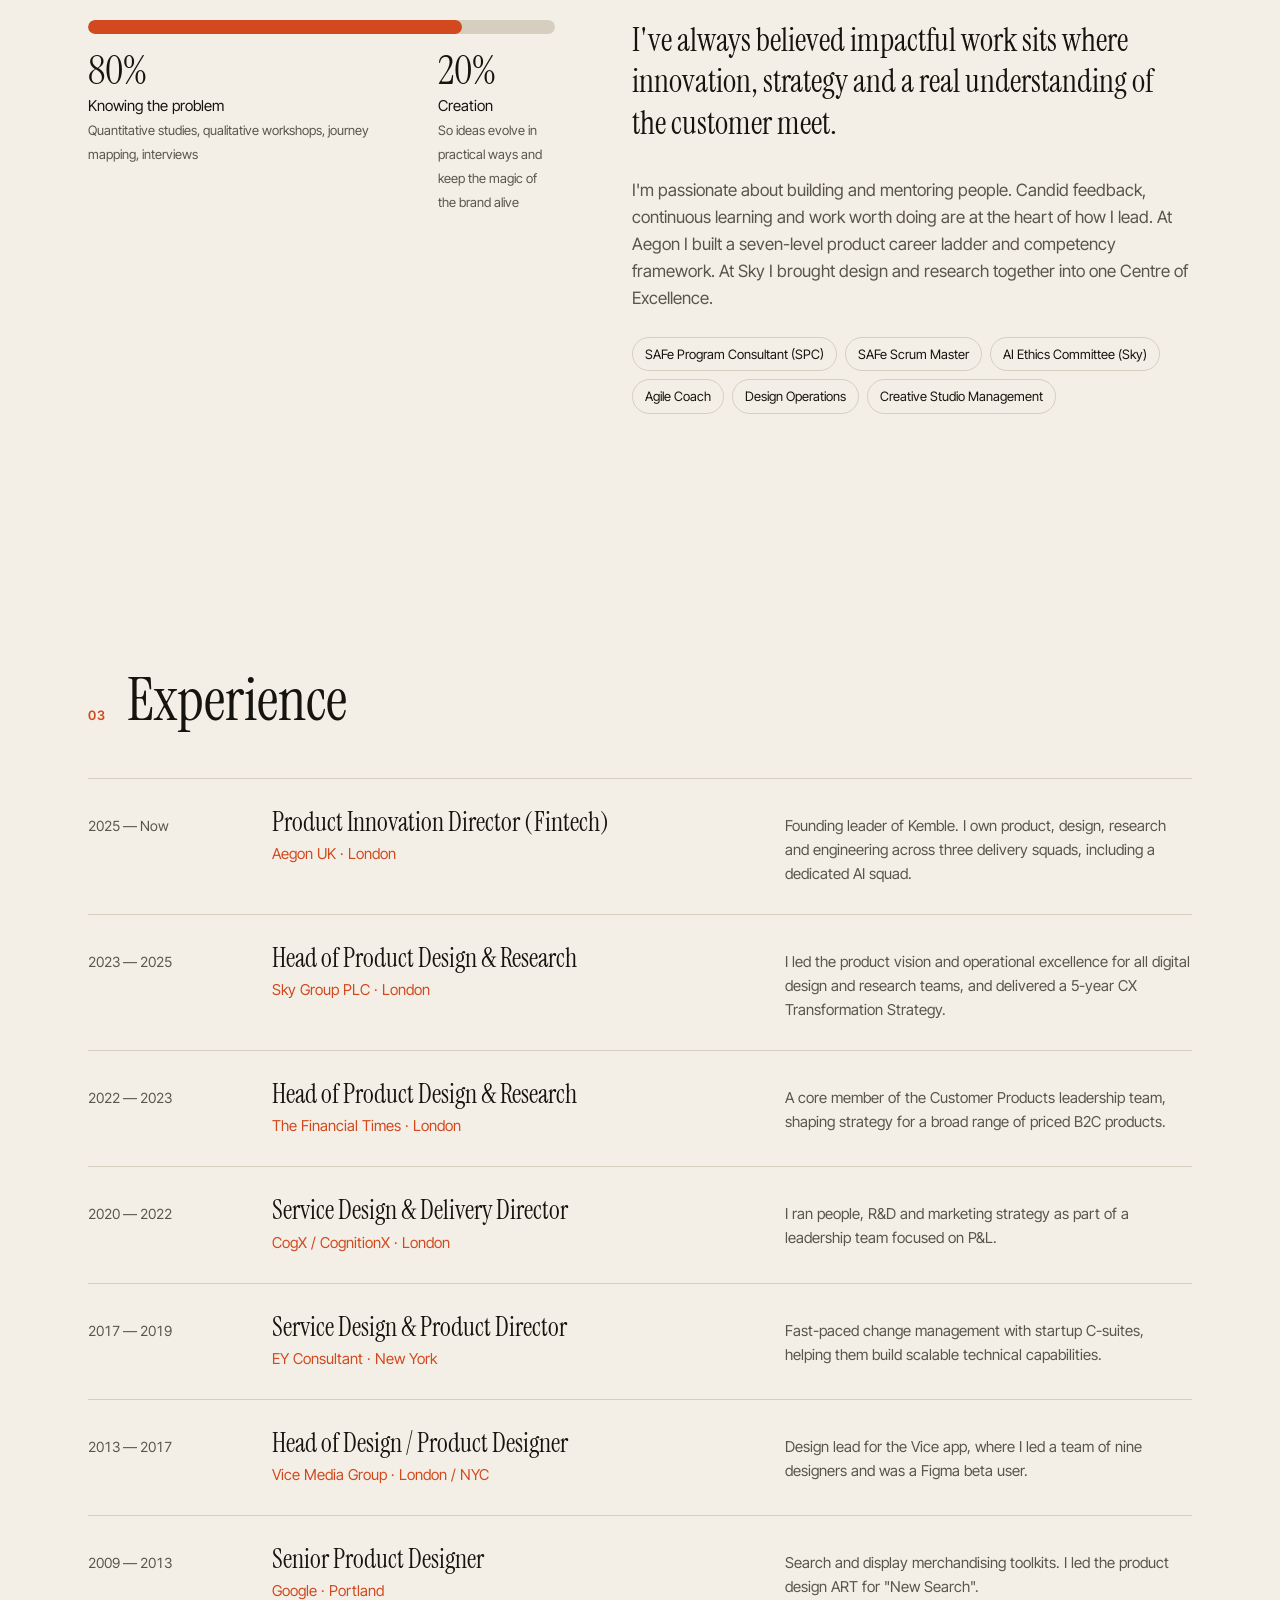
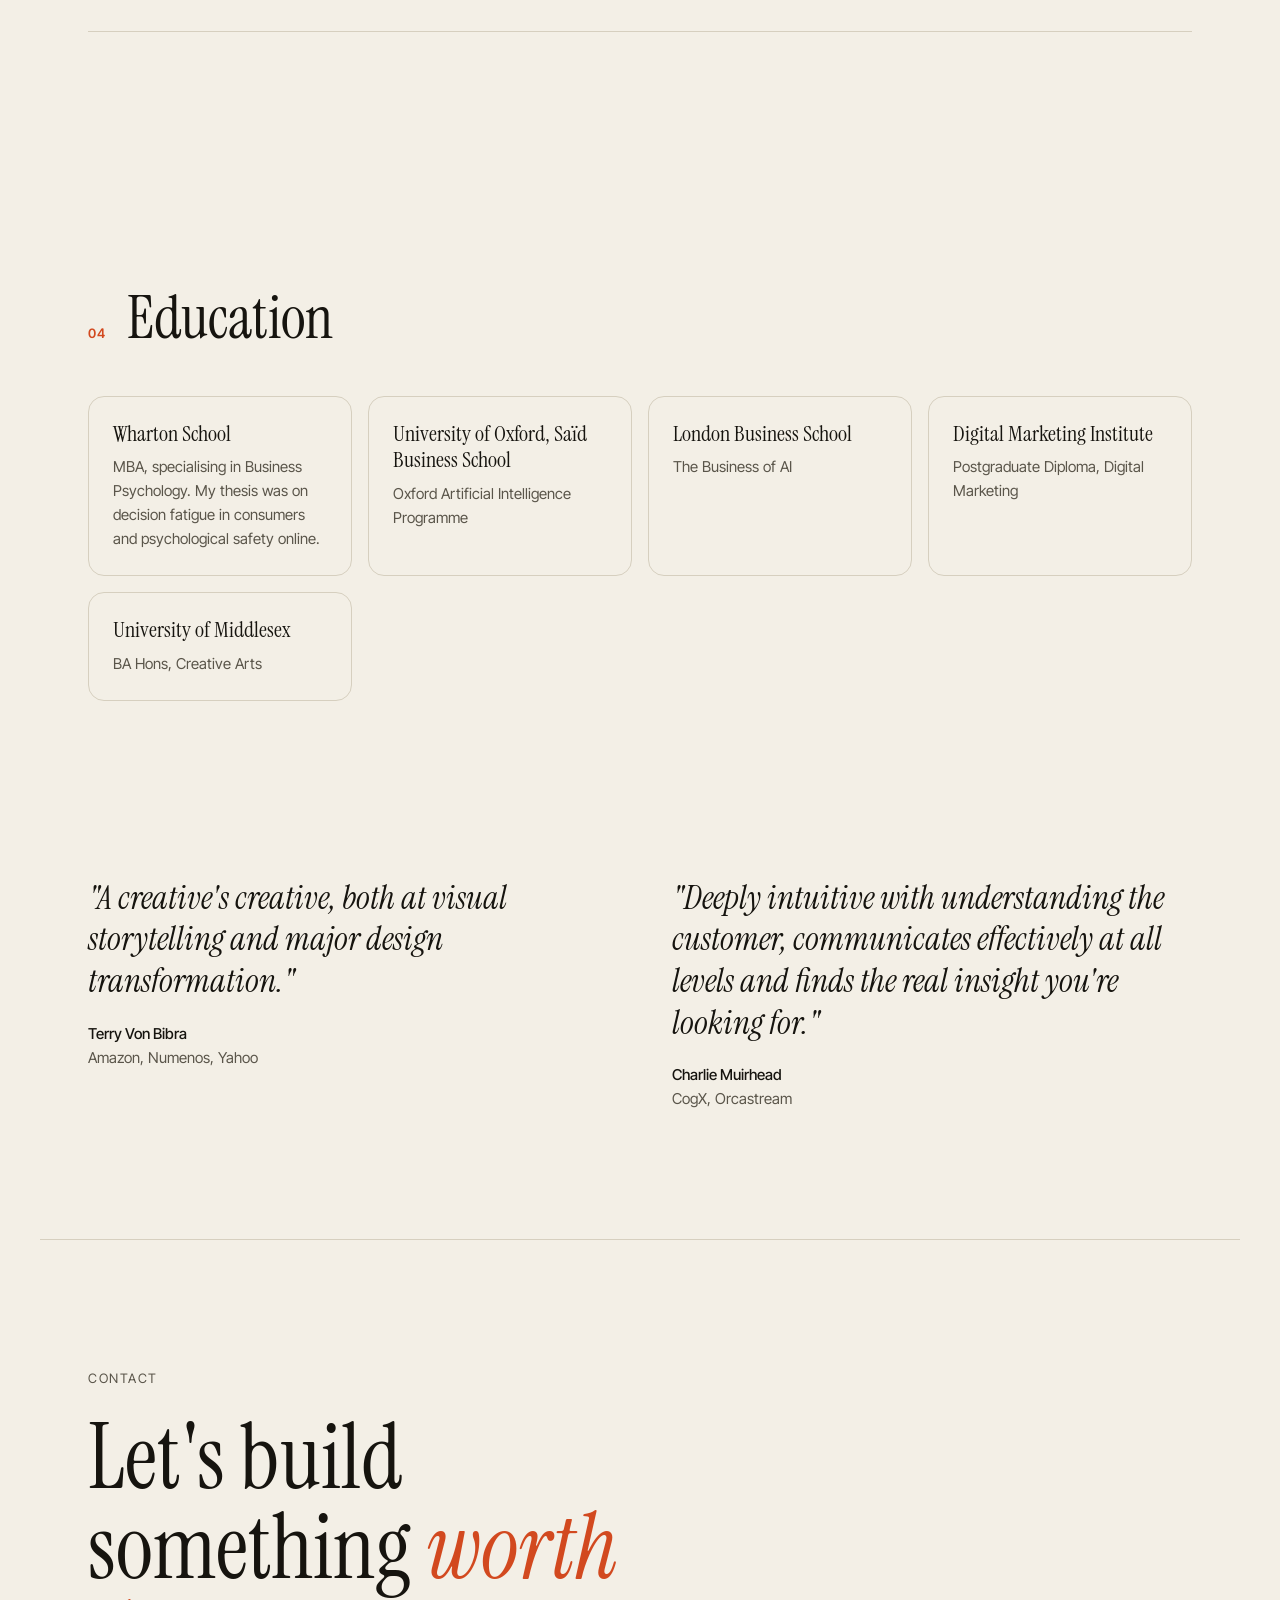
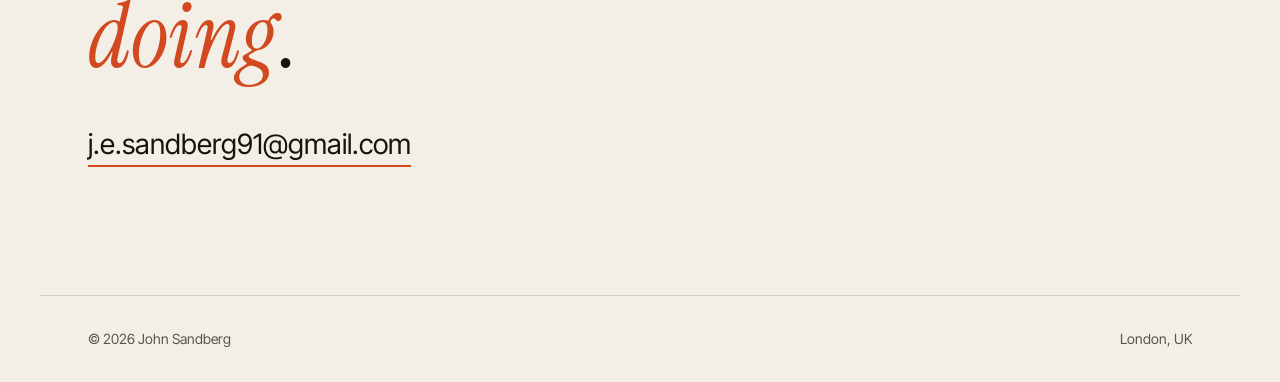
==== commit 485ea259: "Add MySky app strategy case study New work/mysky.html page covering the brand-values framework, the " ====
--- a/index.html
+++ b/index.html
@@ -113,6 +113,7 @@
           <div class="case__meta"><span class="tag">Sky · 2023–25</span></div>
           <h3 class="case__title">MySky Assistant &amp; Sky Protect</h3>
           <p>I led the teams behind Sky's AI chatbot, which cut calls by 34% and saved £5m in call costs. I also led the launch of Sky Protect, Sky's insurance and smart home vertical, and sat on Sky's AI Ethics Committee.</p>
+          <a class="case__link" href="work/mysky.html">Read the MySky app strategy case study →</a>
         </article>
         <article class="case reveal">
           <div class="case__meta"><span class="tag">Sky · Design systems</span></div>
--- a/assets/styles.css
+++ b/assets/styles.css
@@ -159,6 +159,51 @@
 .contact__mail:hover { color: var(--accent); }
 .footer { display: flex; justify-content: space-between; padding-block: 32px; font-size: 14px; color: var(--ink-2); border-top: 1px solid var(--line); }
 
+/* ---------- Case study pages ---------- */
+.cs-hero .hero__title { max-width: 16ch; }
+.cs-hero .hero__lede { margin-top: 32px; max-width: 62ch; }
+.back { display: inline-block; margin-bottom: 32px; font-size: 15px; color: var(--ink-2); text-decoration: none; }
+.back:hover { color: var(--accent); }
+.cs-meta { display: grid; grid-template-columns: repeat(4, 1fr); gap: 24px; margin: 56px 0 0; padding-top: 24px; border-top: 1px solid var(--line); }
+.cs-meta dt { font-size: 12px; letter-spacing: .1em; text-transform: uppercase; color: var(--ink-2); margin-bottom: 6px; }
+.cs-meta dd { margin: 0; font-size: 15px; }
+.cs-intro { font: 400 clamp(22px, 2.4vw, 28px)/1.35 var(--serif); max-width: 40ch; margin-bottom: 56px; }
+.cs-label { font-size: 13px; font-weight: 600; letter-spacing: .1em; text-transform: uppercase; margin: 32px 0 8px; }
+.cs-label:first-child { margin-top: 0; }
+.cs-split p, .findings { color: var(--ink-2); }
+.cs-split { display: grid; grid-template-columns: 1.1fr 1fr; gap: clamp(32px, 6vw, 80px); align-items: start; }
+.findings { padding-left: 20px; margin: 0; }
+.findings li { margin-bottom: 12px; }
+.findings li::marker { color: var(--accent); }
+
+.venn { margin: 0; }
+.venn svg { width: 100%; max-width: 440px; display: block; margin-inline: auto; }
+.venn__circles circle { fill-opacity: .72; mix-blend-mode: multiply; }
+:root[data-theme="dark"] .venn__circles circle { mix-blend-mode: normal; fill-opacity: .62; }
+@media (prefers-color-scheme: dark) { :root:not([data-theme="light"]) .venn__circles circle { mix-blend-mode: normal; fill-opacity: .62; } }
+.venn__labels text { font: 500 17px var(--sans); fill: #16140f; text-anchor: middle; }
+
+.audit { border-top: 1px solid var(--line); padding-top: 32px; margin-bottom: 72px; }
+.audit__desc { color: var(--ink-2); max-width: 62ch; }
+.verdicts { list-style: none; padding: 0; margin: 32px 0; display: grid; grid-template-columns: repeat(4, 1fr); gap: 24px; }
+.verdicts li { font-size: 15px; color: var(--ink-2); }
+.verdicts strong { display: block; color: var(--ink); font-weight: 600; margin-bottom: 4px; }
+.verdict__icon { display: grid; place-items: center; width: 36px; height: 36px; border-radius: 50%; margin-bottom: 14px; border: 2px solid; font-size: 18px; font-weight: 600; }
+.is-pass .verdict__icon { color: #2e8b57; }
+.is-fail .verdict__icon { color: var(--accent); }
+.is-pass .verdict__icon::before { content: "✓"; }
+.is-fail .verdict__icon::before { content: "✕"; }
+
+.shot { margin: 0; }
+.shot img { display: block; width: 100%; height: auto; border-radius: 16px; border: 1px solid var(--line); background: #fff; }
+.shot--wide img { padding: clamp(8px, 2vw, 24px); }
+.shot--phones img { background: var(--paper-2); }
+.shot figcaption { font-size: 13px; color: var(--ink-2); margin-top: 12px; }
+.stats--3 { grid-template-columns: repeat(3, 1fr); }
+.impact .stat__num { font-size: clamp(40px, 4.5vw, 56px); }
+.case__link { display: inline-block; margin-top: 4px; font-weight: 500; font-size: 15px; text-decoration: none; border-bottom: 1px solid var(--accent); }
+.case__link:hover { color: var(--accent); }
+
 /* ---------- Motion ---------- */
 .reveal { opacity: 0; transform: translateY(18px); transition: opacity .8s ease, transform .8s ease; }
 .reveal.is-in { opacity: 1; transform: none; }
@@ -176,6 +221,8 @@
   .stat:nth-child(n+3) { border-top: 1px solid var(--line); }
   .cases, .case__grid, .approach__grid, .quotes { grid-template-columns: 1fr; }
   .role { grid-template-columns: 1fr; gap: 8px; }
+  .cs-meta, .verdicts { grid-template-columns: repeat(2, 1fr); }
+  .cs-split { grid-template-columns: 1fr; }
 }
 @media (max-width: 600px) {
   .nav__links { display: none; }
@@ -184,4 +231,10 @@
   .stat:nth-child(3) { padding-left: 0; }
   .split__legend { grid-template-columns: 1fr; }
   .footer { flex-direction: column; gap: 4px; }
-}
+  .cs-meta, .verdicts, .stats--3 { grid-template-columns: 1fr; }
+  .shot--wide { overflow-x: auto; margin-inline: calc(var(--gutter) * -1); padding-inline: var(--gutter); }
+  .shot--wide img { width: 820px; max-width: none; }
+  .shot--wide::after { content: "Scroll sideways to see more →"; display: block; font-size: 12px; color: var(--ink-2); margin-top: 8px; }
+  .stats--3 .stat { padding-left: 0; border-left: 0; }
+  .stats--3 .stat + .stat { border-top: 1px solid var(--line); }
+}
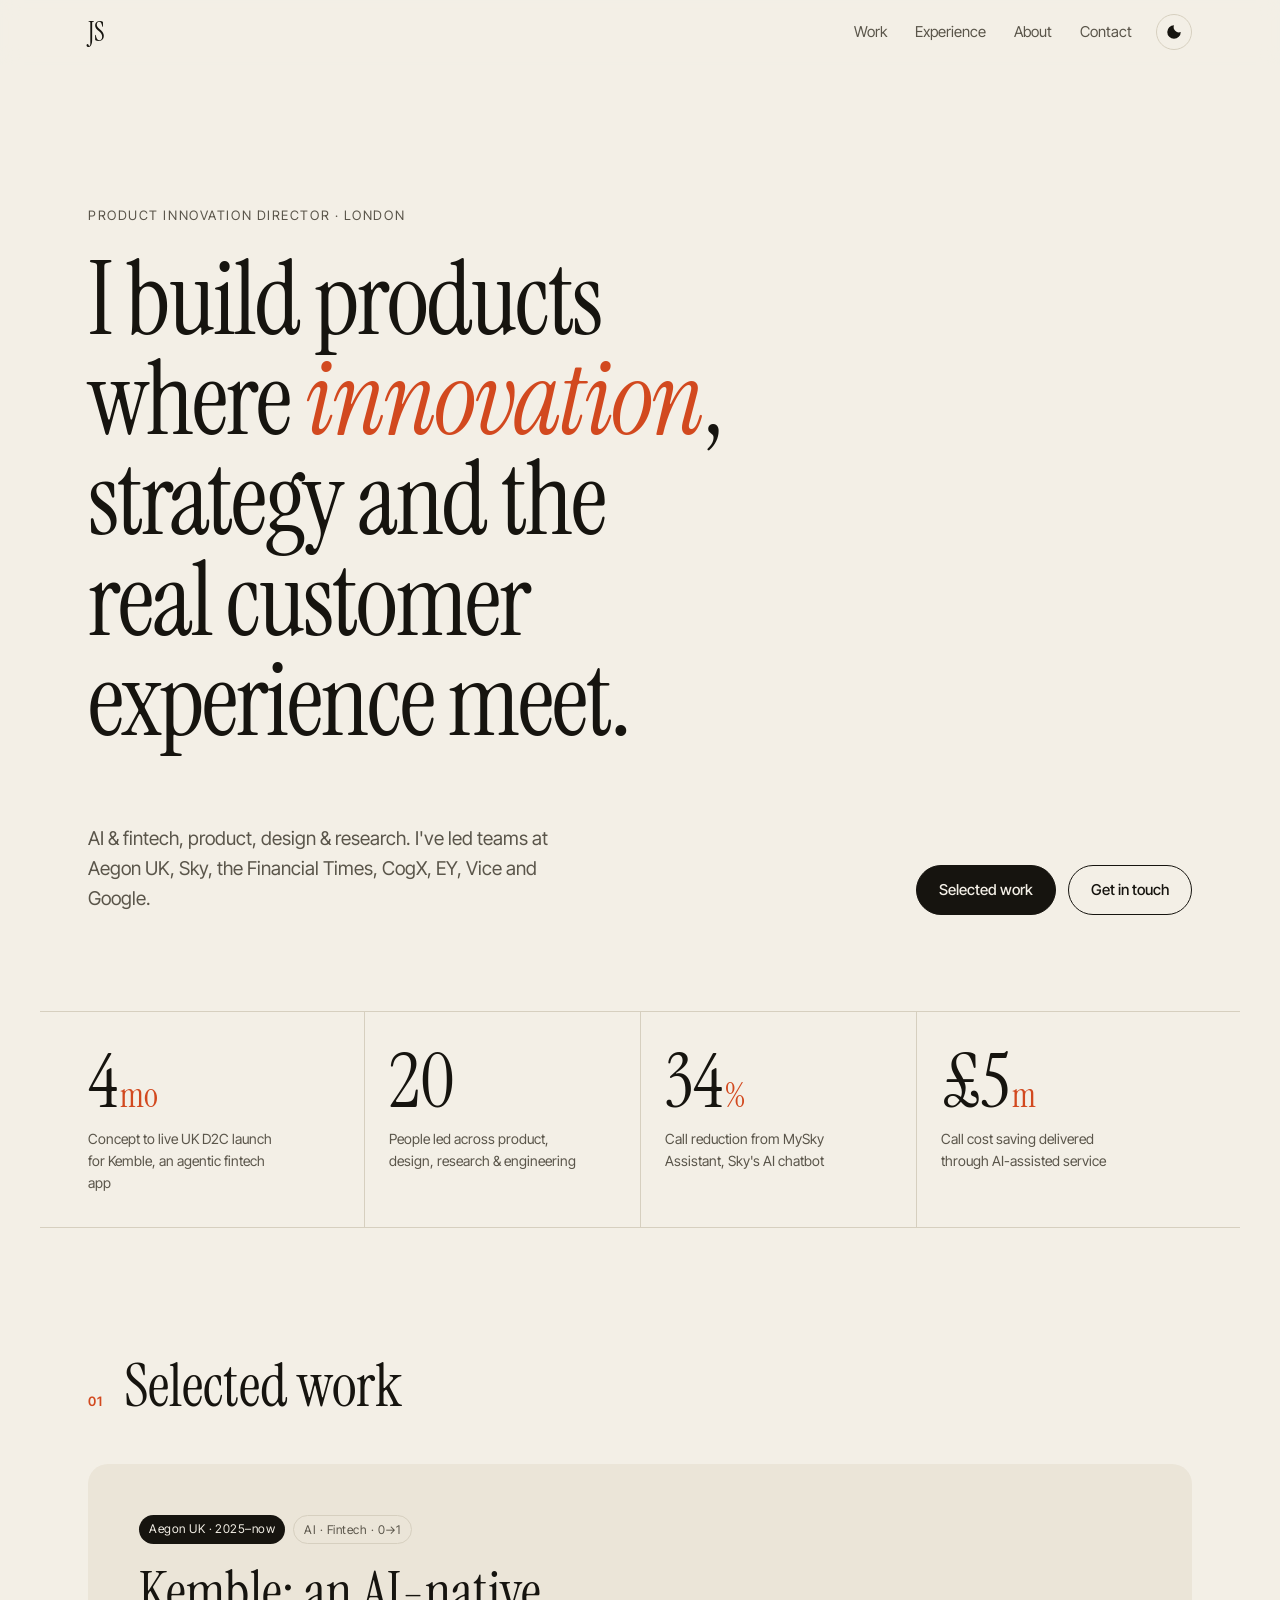
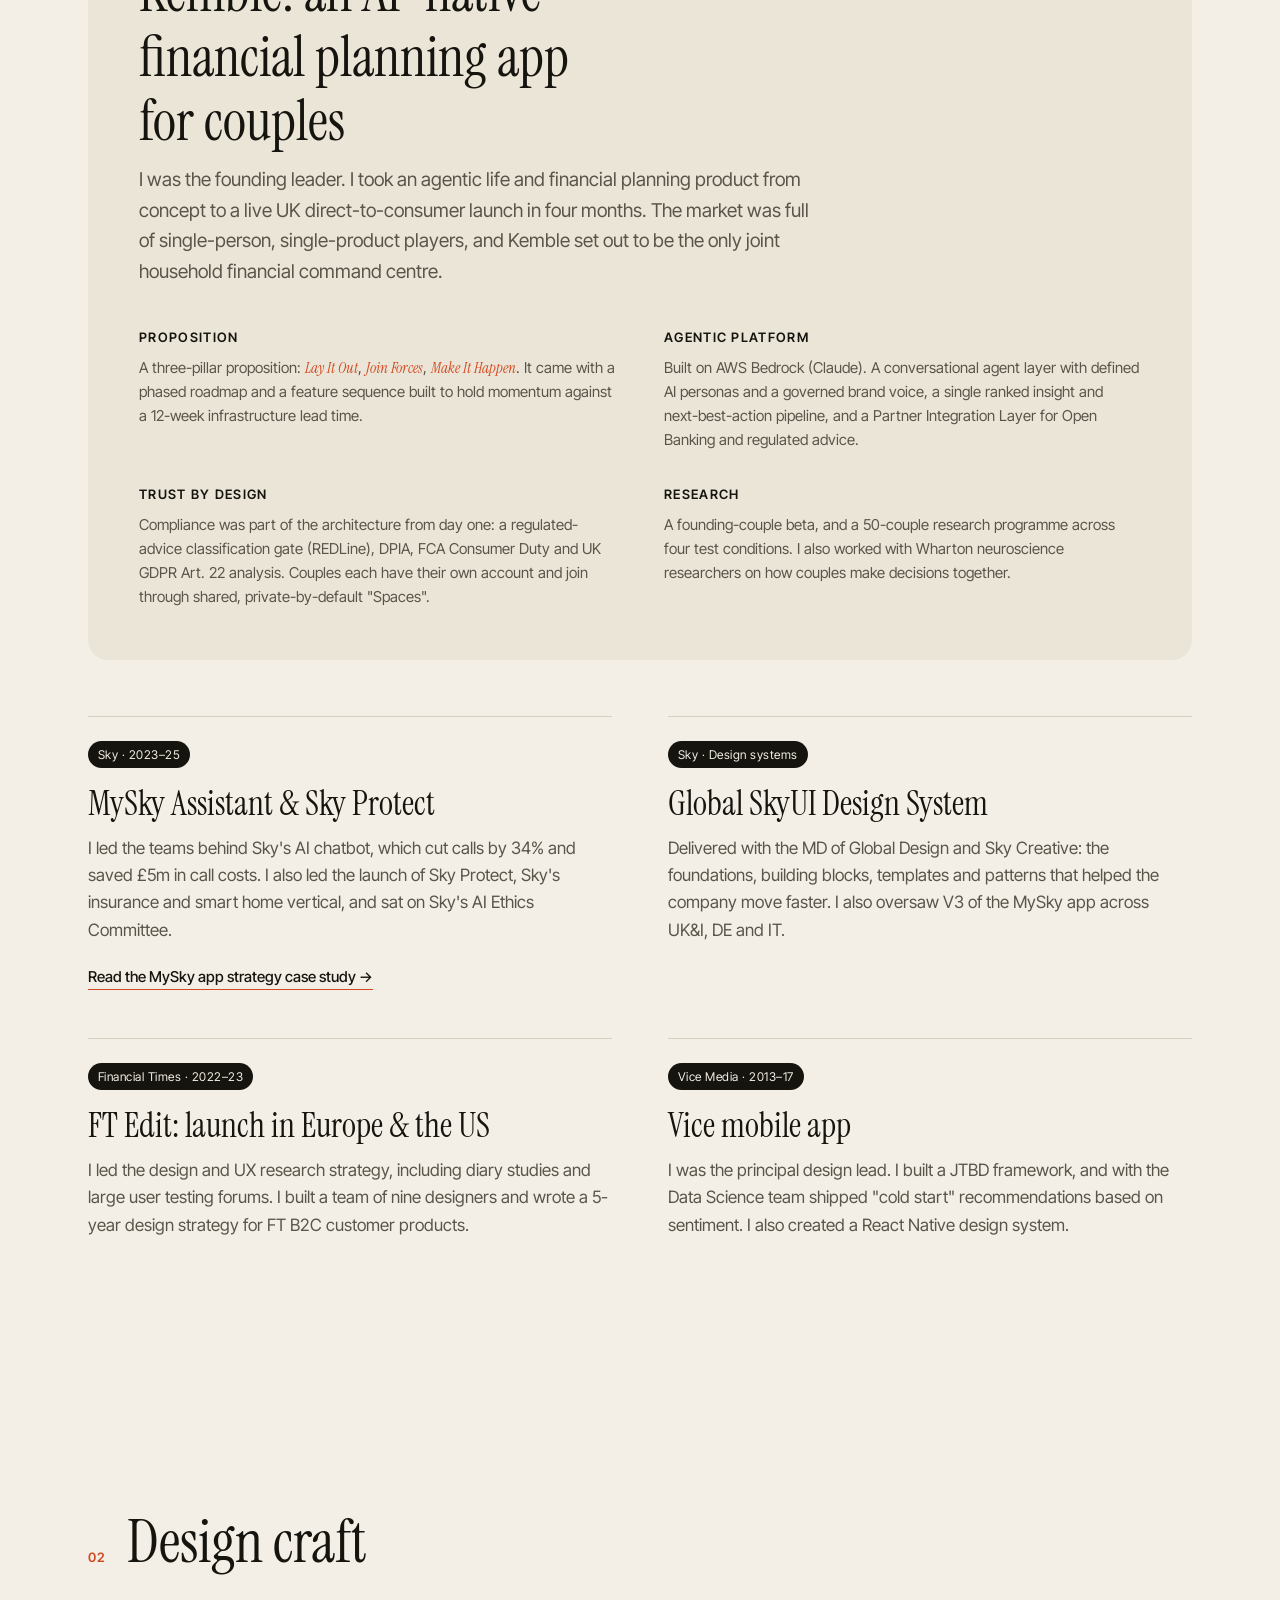
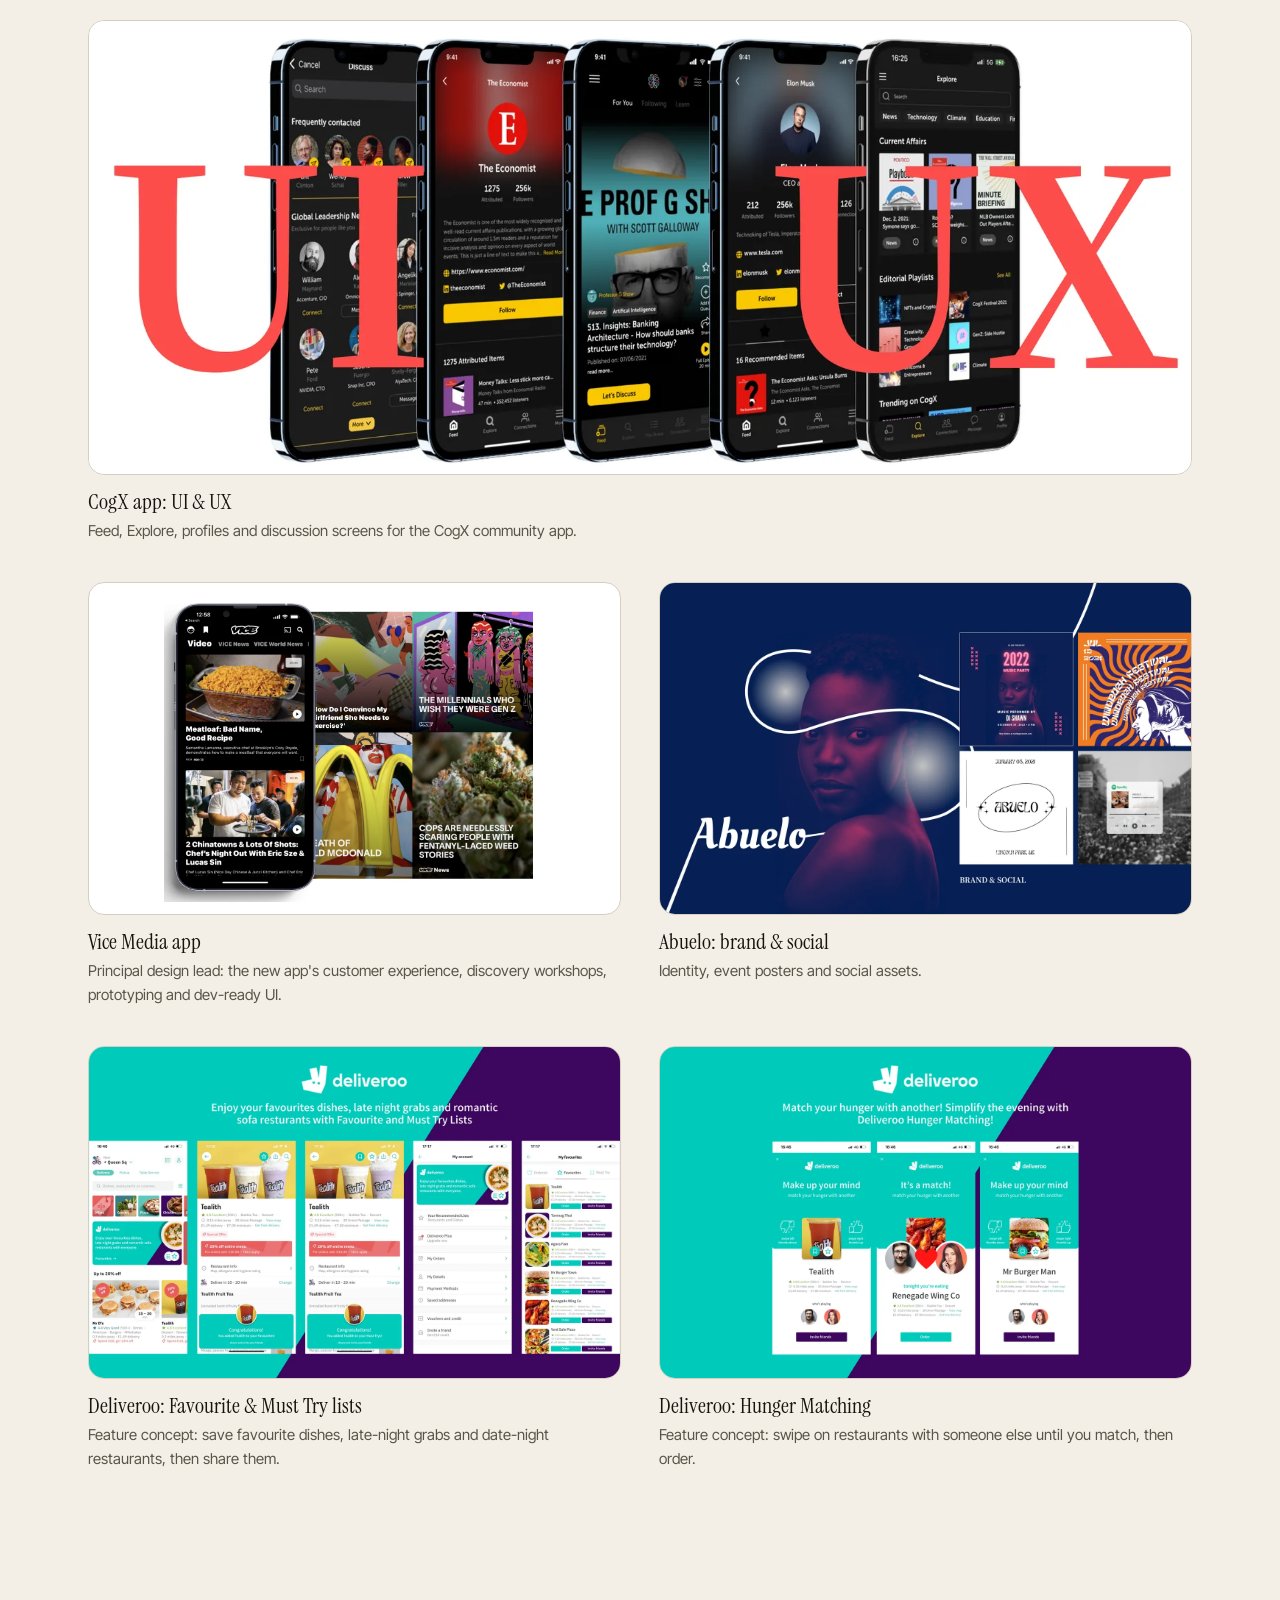
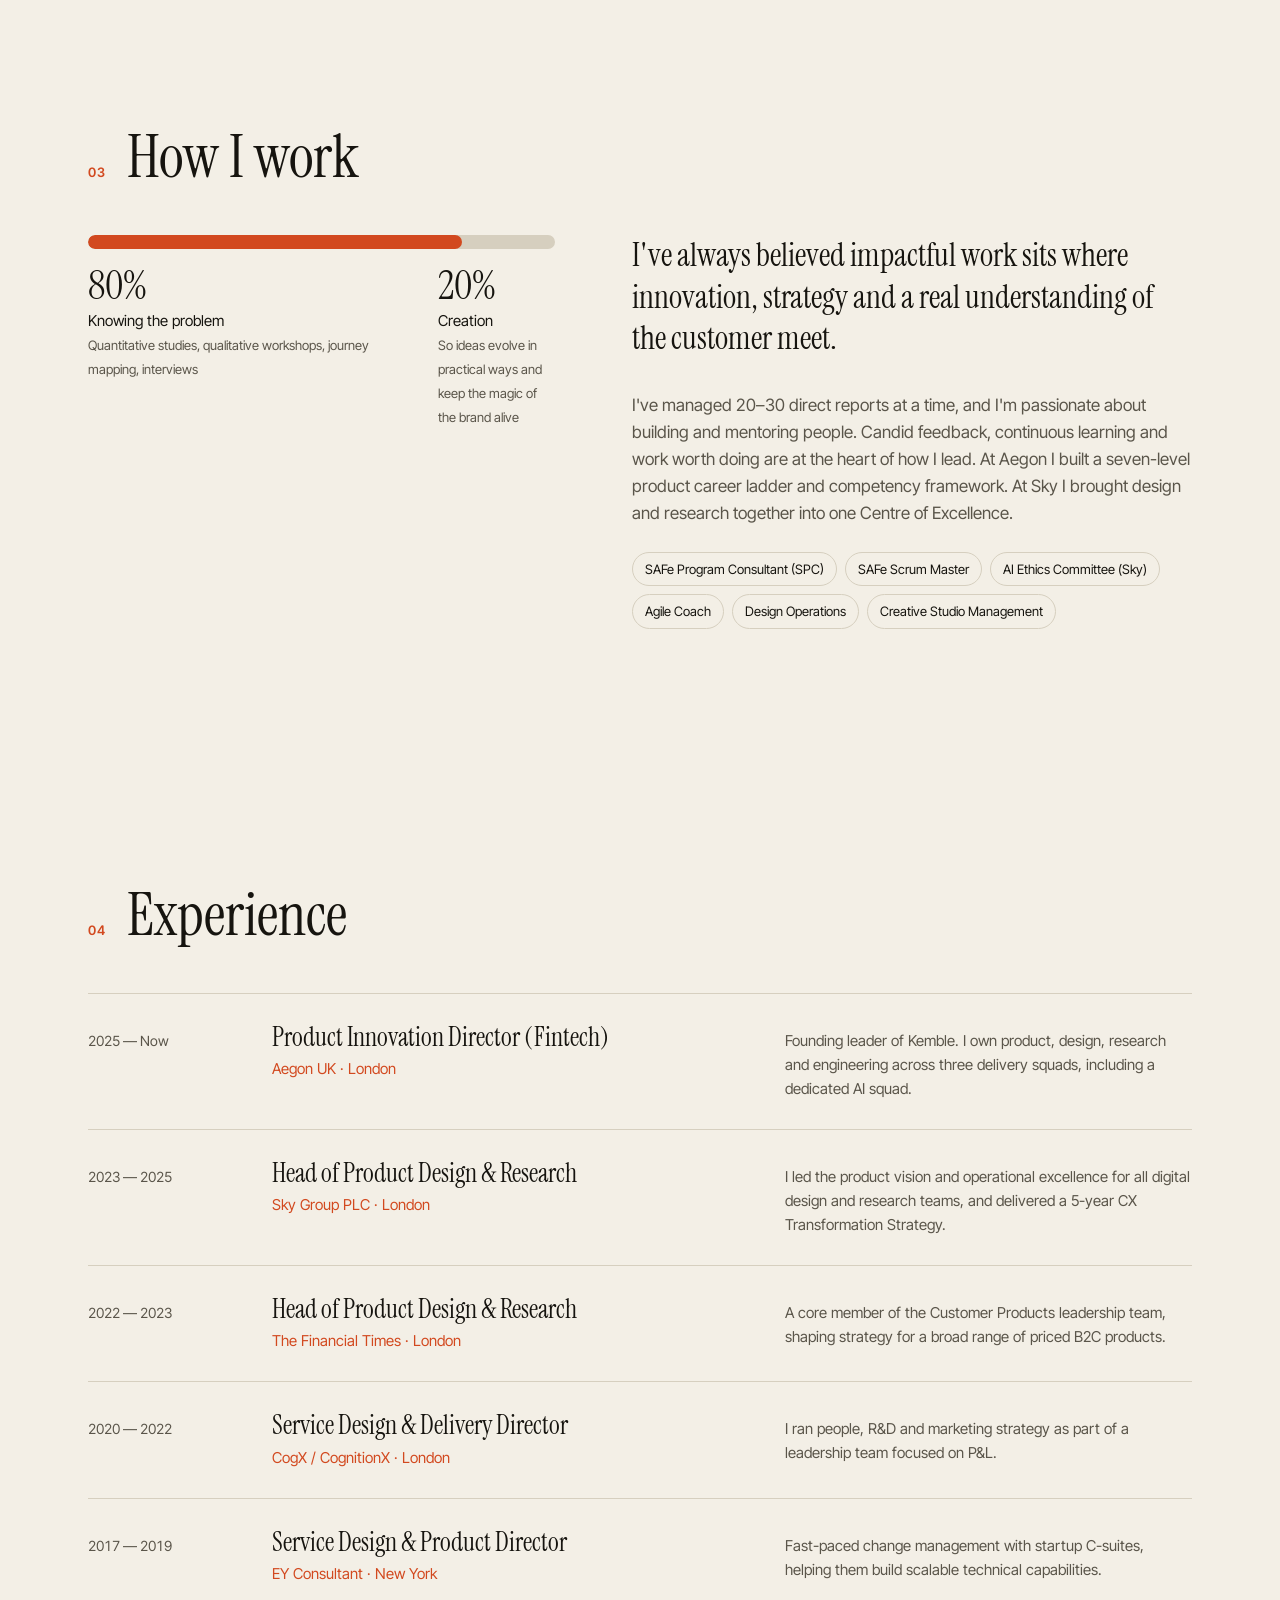
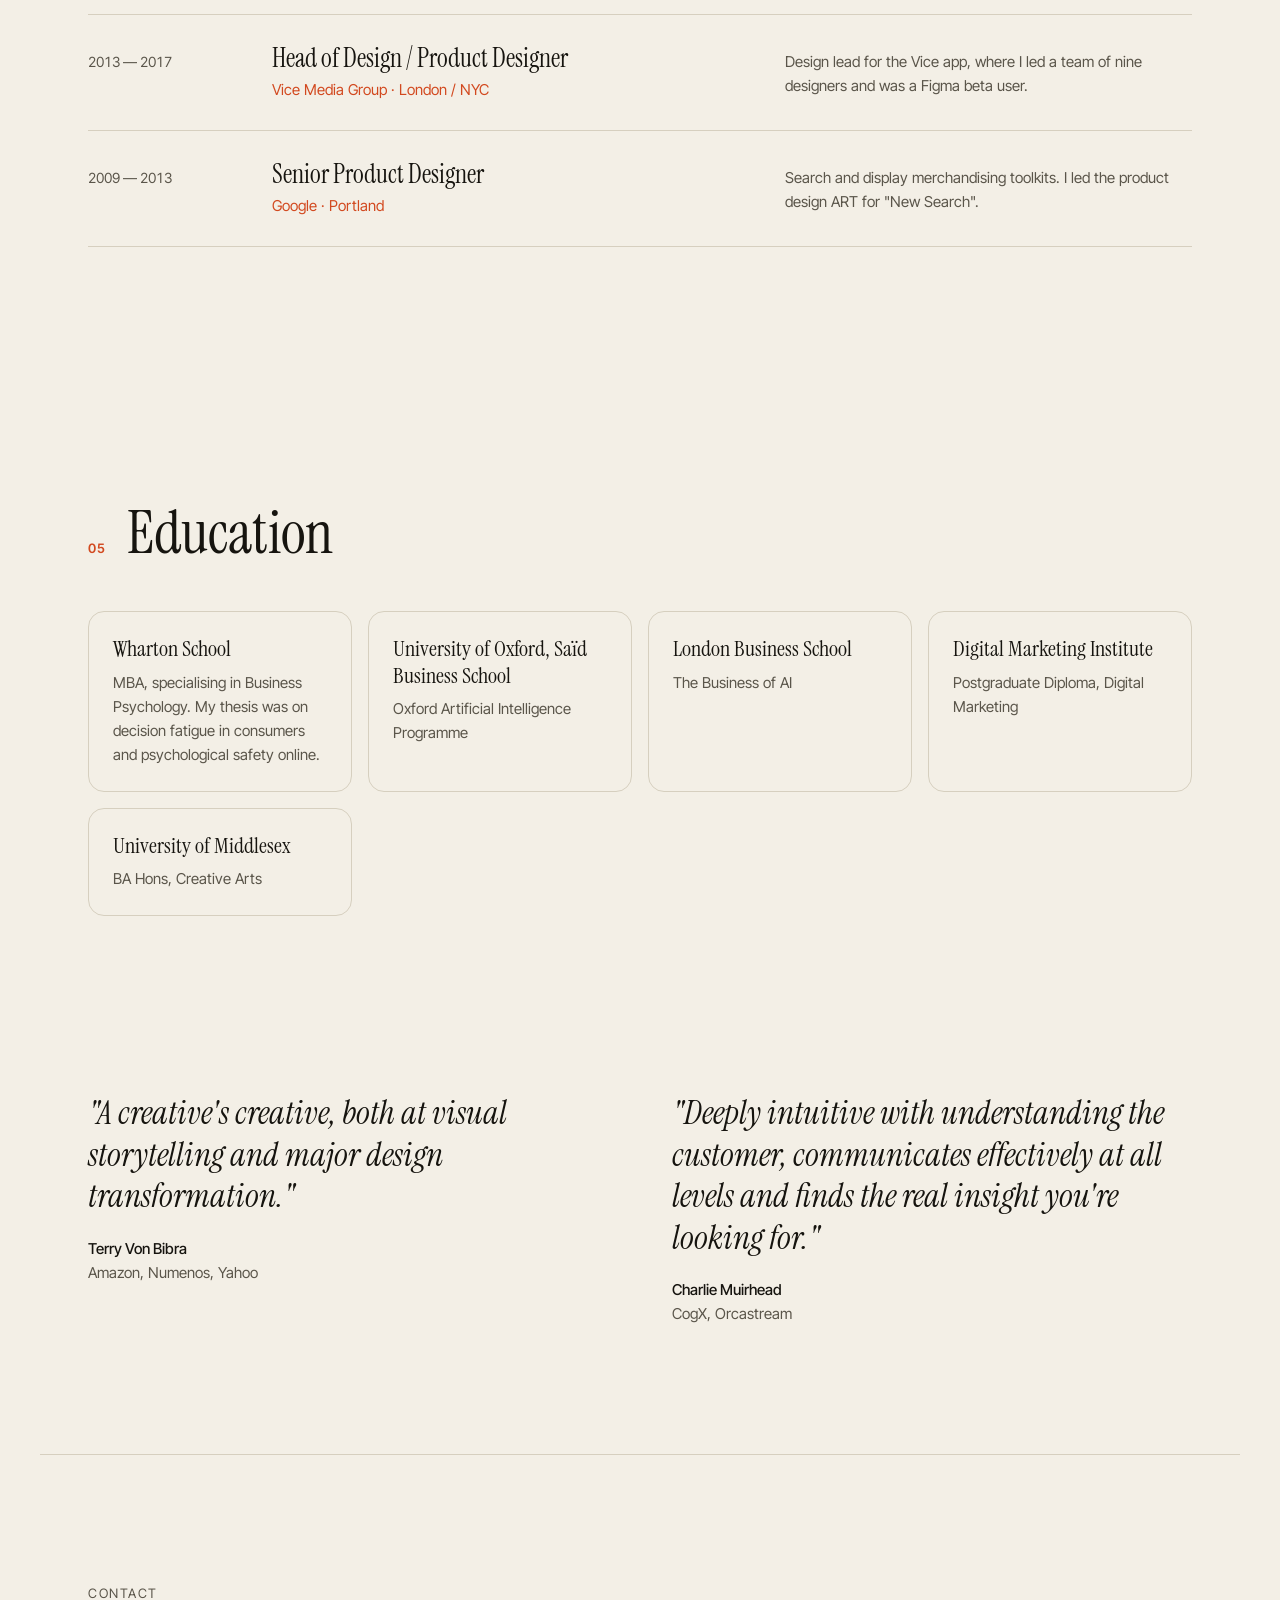
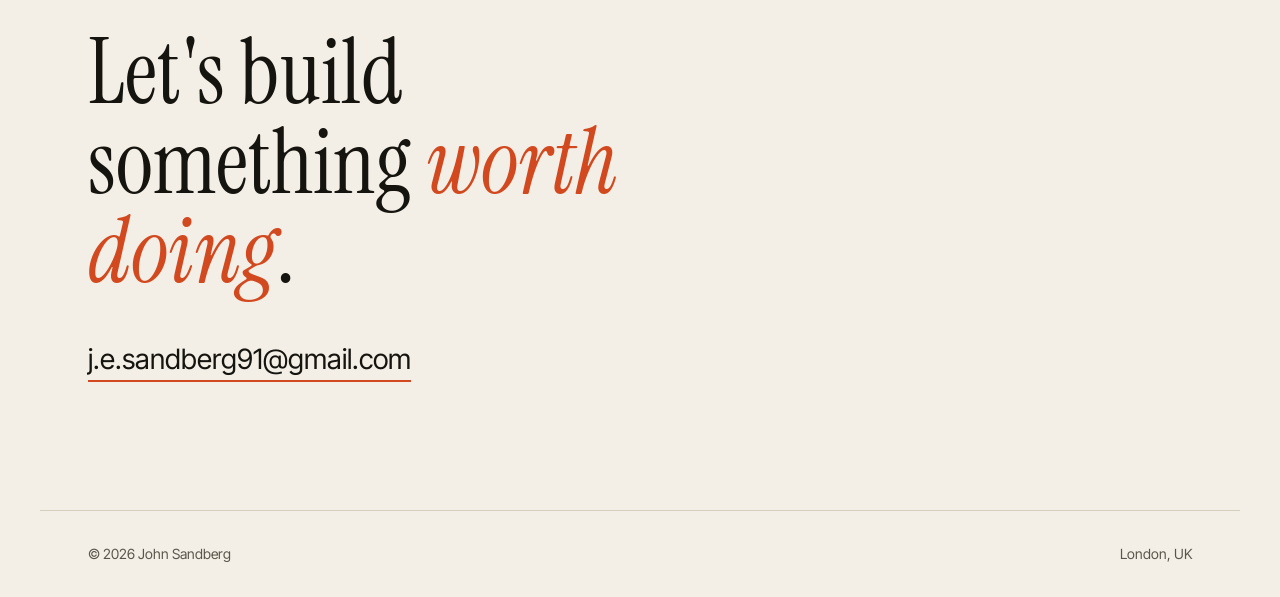
==== commit aa43c858: "Add Design craft gallery from design portfolio CogX app, Vice app, Abuelo brand & social and two Del" ====
--- a/index.html
+++ b/index.html
@@ -133,10 +133,40 @@
       </div>
     </section>
 
+    <!-- CRAFT -->
+    <section class="section wrap" id="craft">
+      <div class="section__head">
+        <span class="section__num">02</span>
+        <h2>Design craft</h2>
+      </div>
+      <div class="gallery">
+        <figure class="tile tile--wide reveal">
+          <img src="assets/work/gallery/cogx-app.webp" width="1600" height="658" loading="lazy" alt="Five CogX app screens: Discuss with frequently contacted leaders, The Economist profile, a Prof G Show episode, Elon Musk's profile, and the Explore tab with editorial playlists.">
+          <figcaption><strong>CogX app: UI &amp; UX</strong><span>Feed, Explore, profiles and discussion screens for the CogX community app.</span></figcaption>
+        </figure>
+        <figure class="tile reveal">
+          <img class="is-contain" src="assets/work/gallery/vice-app.webp" width="1140" height="920" loading="lazy" alt="The Vice mobile app Video tab next to a grid of illustrated Vice story tiles.">
+          <figcaption><strong>Vice Media app</strong><span>Principal design lead: the new app's customer experience, discovery workshops, prototyping and dev-ready UI.</span></figcaption>
+        </figure>
+        <figure class="tile reveal">
+          <img src="assets/work/gallery/abuelo-brand.webp" width="1600" height="900" loading="lazy" alt="Abuelo brand work: a key visual with the Abuelo script logotype, event posters and a Spotify player social asset.">
+          <figcaption><strong>Abuelo: brand &amp; social</strong><span>Identity, event posters and social assets.</span></figcaption>
+        </figure>
+        <figure class="tile reveal">
+          <img src="assets/work/gallery/deliveroo-lists.webp" width="1600" height="900" loading="lazy" alt="Deliveroo screens showing Favourite and Must Try lists: saving a restaurant, a confirmation message and a My favourites list.">
+          <figcaption><strong>Deliveroo: Favourite &amp; Must Try lists</strong><span>Feature concept: save favourite dishes, late-night grabs and date-night restaurants, then share them.</span></figcaption>
+        </figure>
+        <figure class="tile reveal">
+          <img src="assets/work/gallery/deliveroo-matching.webp" width="1600" height="900" loading="lazy" alt="Deliveroo Hunger Matching screens: swipe left or right on restaurants with a friend until you get a match.">
+          <figcaption><strong>Deliveroo: Hunger Matching</strong><span>Feature concept: swipe on restaurants with someone else until you match, then order.</span></figcaption>
+        </figure>
+      </div>
+    </section>
+
     <!-- APPROACH -->
     <section class="section wrap approach" id="about">
       <div class="section__head">
-        <span class="section__num">02</span>
+        <span class="section__num">03</span>
         <h2>How I work</h2>
       </div>
       <div class="approach__grid">
@@ -149,7 +179,7 @@
         </div>
         <div class="approach__text reveal">
           <p class="big">I've always believed impactful work sits where innovation, strategy and a real understanding of the customer meet.</p>
-          <p>I'm passionate about building and mentoring people. Candid feedback, continuous learning and work worth doing are at the heart of how I lead. At Aegon I built a seven-level product career ladder and competency framework. At Sky I brought design and research together into one Centre of Excellence.</p>
+          <p>I've managed 20–30 direct reports at a time, and I'm passionate about building and mentoring people. Candid feedback, continuous learning and work worth doing are at the heart of how I lead. At Aegon I built a seven-level product career ladder and competency framework. At Sky I brought design and research together into one Centre of Excellence.</p>
           <ul class="chips" aria-label="Core credentials">
             <li>SAFe Program Consultant (SPC)</li>
             <li>SAFe Scrum Master</li>
@@ -165,7 +195,7 @@
     <!-- EXPERIENCE -->
     <section class="section wrap" id="experience">
       <div class="section__head">
-        <span class="section__num">03</span>
+        <span class="section__num">04</span>
         <h2>Experience</h2>
       </div>
       <ol class="timeline">
@@ -210,7 +240,7 @@
     <!-- EDUCATION -->
     <section class="section wrap" aria-labelledby="edu-h">
       <div class="section__head">
-        <span class="section__num">04</span>
+        <span class="section__num">05</span>
         <h2 id="edu-h">Education</h2>
       </div>
       <ul class="edu">
--- a/assets/styles.css
+++ b/assets/styles.css
@@ -109,6 +109,16 @@
 .case__grid h4 { font-size: 13px; font-weight: 600; letter-spacing: .1em; text-transform: uppercase; margin-bottom: 8px; color: var(--ink); }
 .case__grid p { font-size: 15px; margin: 0; }
 .cases { display: grid; grid-template-columns: repeat(2, 1fr); gap: 48px 56px; }
+
+/* ---------- Gallery ---------- */
+.gallery { display: grid; grid-template-columns: repeat(2, 1fr); gap: clamp(24px, 3vw, 40px); }
+.tile { margin: 0; }
+.tile--wide { grid-column: 1 / -1; }
+.tile img { display: block; width: 100%; height: auto; border-radius: 16px; border: 1px solid var(--line); background: #fff; }
+.tile:not(.tile--wide) img { aspect-ratio: 16 / 10; object-fit: cover; }
+.tile img.is-contain { object-fit: contain; padding: 12px; }
+.tile figcaption { margin-top: 14px; font-size: 15px; color: var(--ink-2); }
+.tile figcaption strong { display: block; font: 400 22px/1.2 var(--serif); color: var(--ink); margin-bottom: 4px; }
 
 /* ---------- Approach ---------- */
 .approach__grid { display: grid; grid-template-columns: 1fr 1.2fr; gap: clamp(32px, 6vw, 80px); align-items: start; }
@@ -219,7 +229,7 @@
   .stats { grid-template-columns: repeat(2, 1fr); }
   .stat:nth-child(3) { padding-left: 0; border-left: 0; }
   .stat:nth-child(n+3) { border-top: 1px solid var(--line); }
-  .cases, .case__grid, .approach__grid, .quotes { grid-template-columns: 1fr; }
+  .cases, .case__grid, .approach__grid, .quotes, .gallery { grid-template-columns: 1fr; }
   .role { grid-template-columns: 1fr; gap: 8px; }
   .cs-meta, .verdicts { grid-template-columns: repeat(2, 1fr); }
   .cs-split { grid-template-columns: 1fr; }
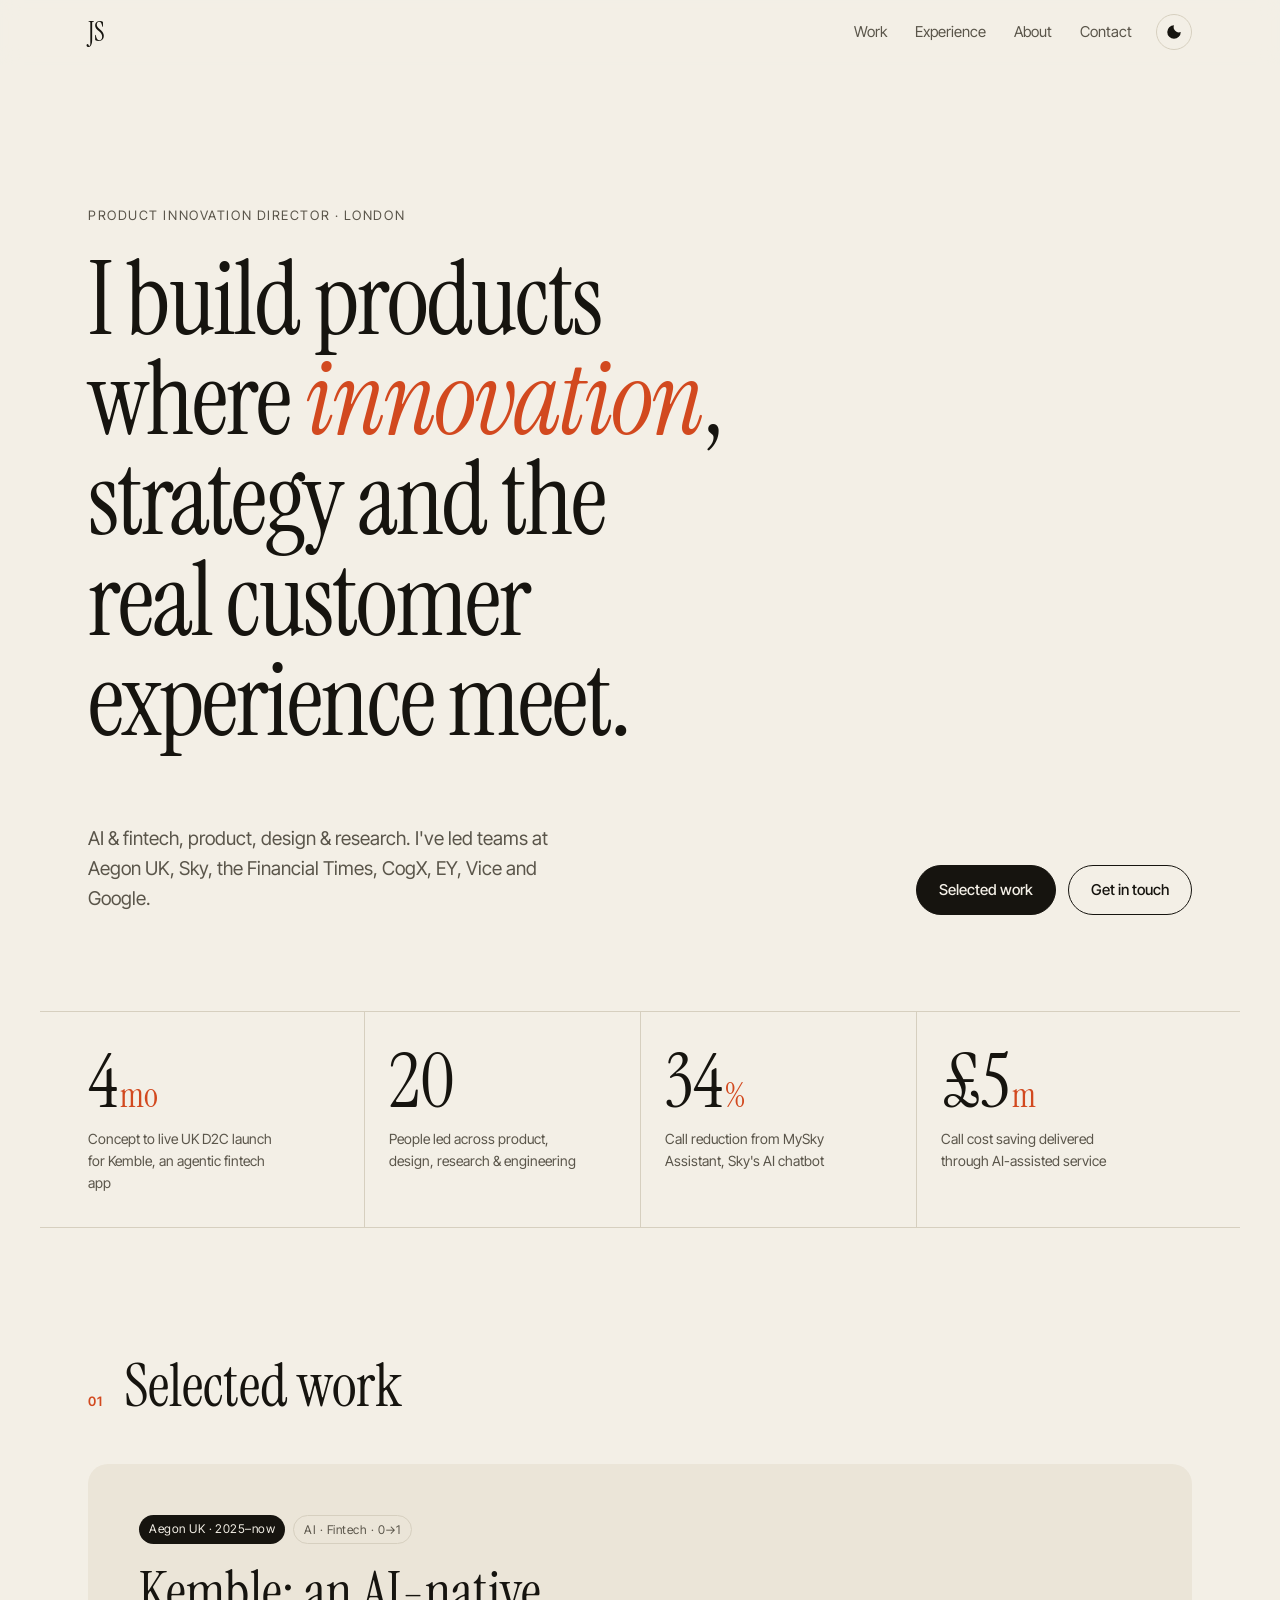
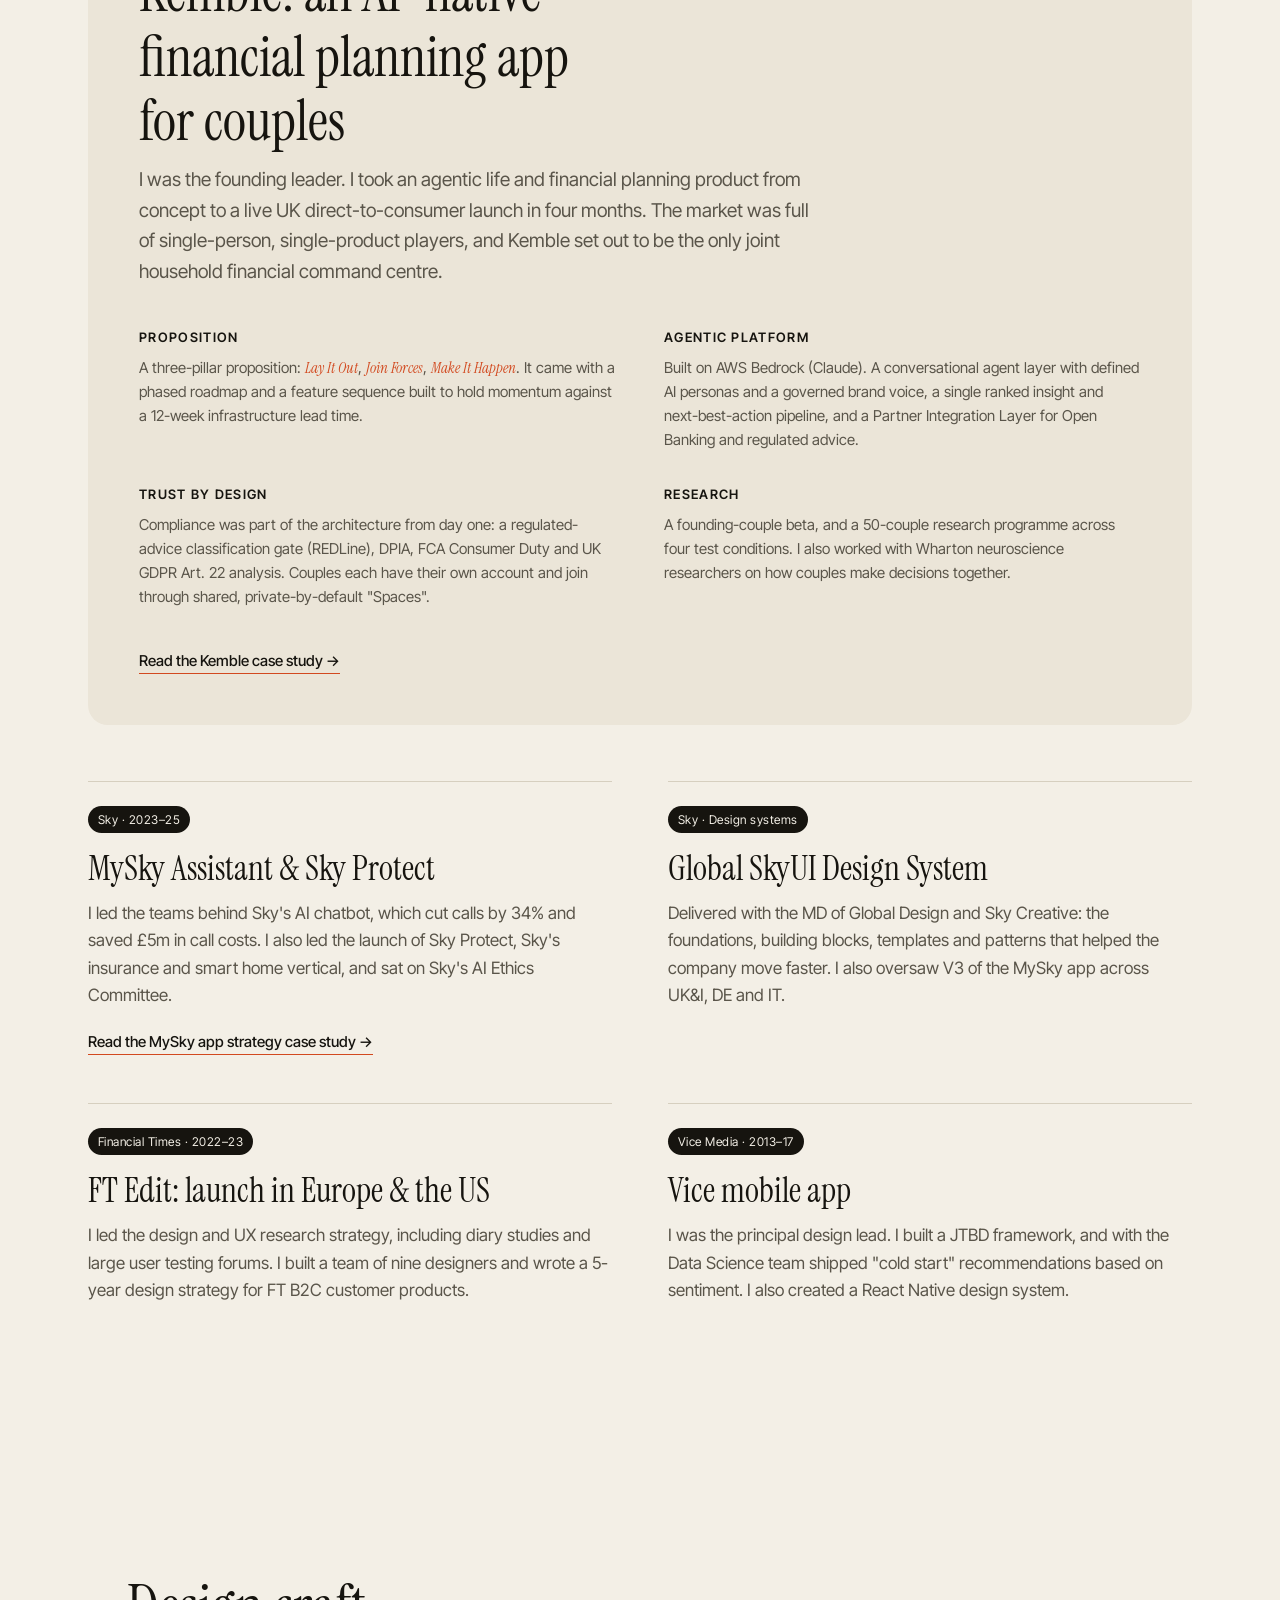
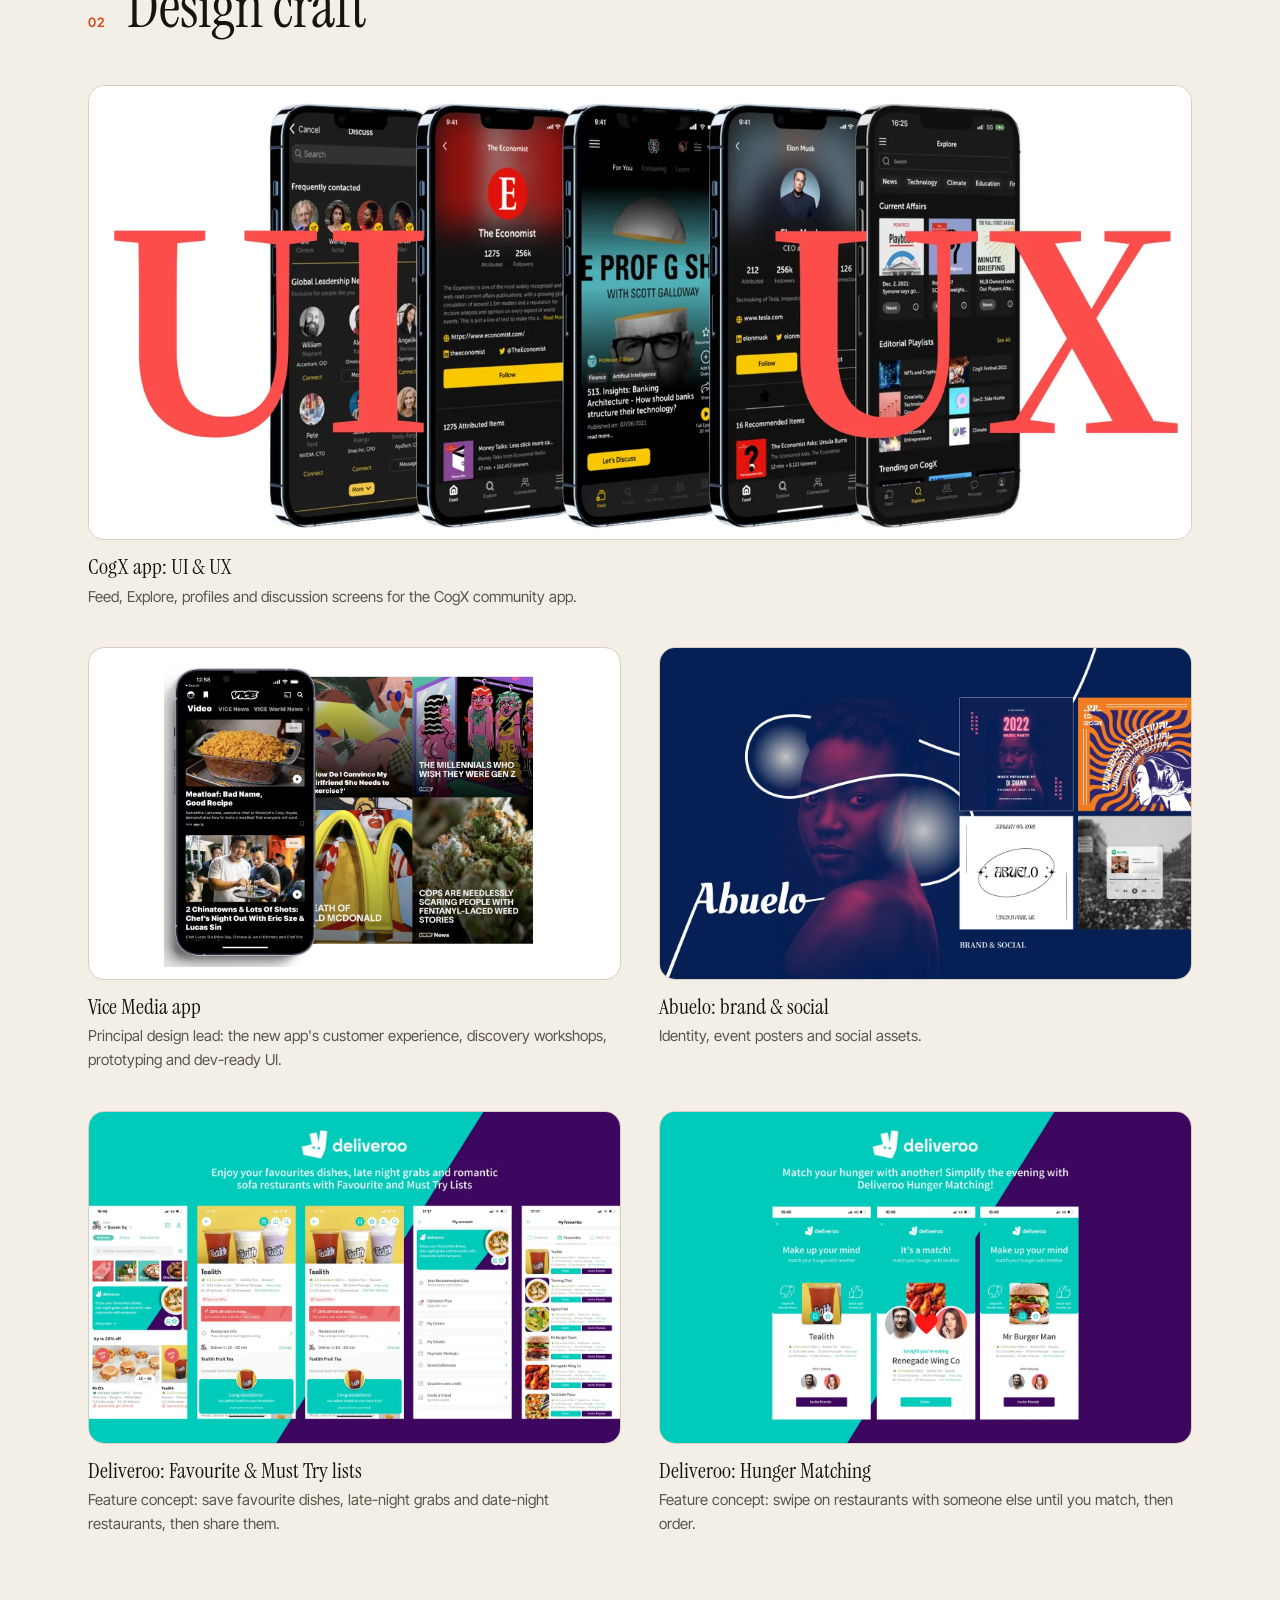
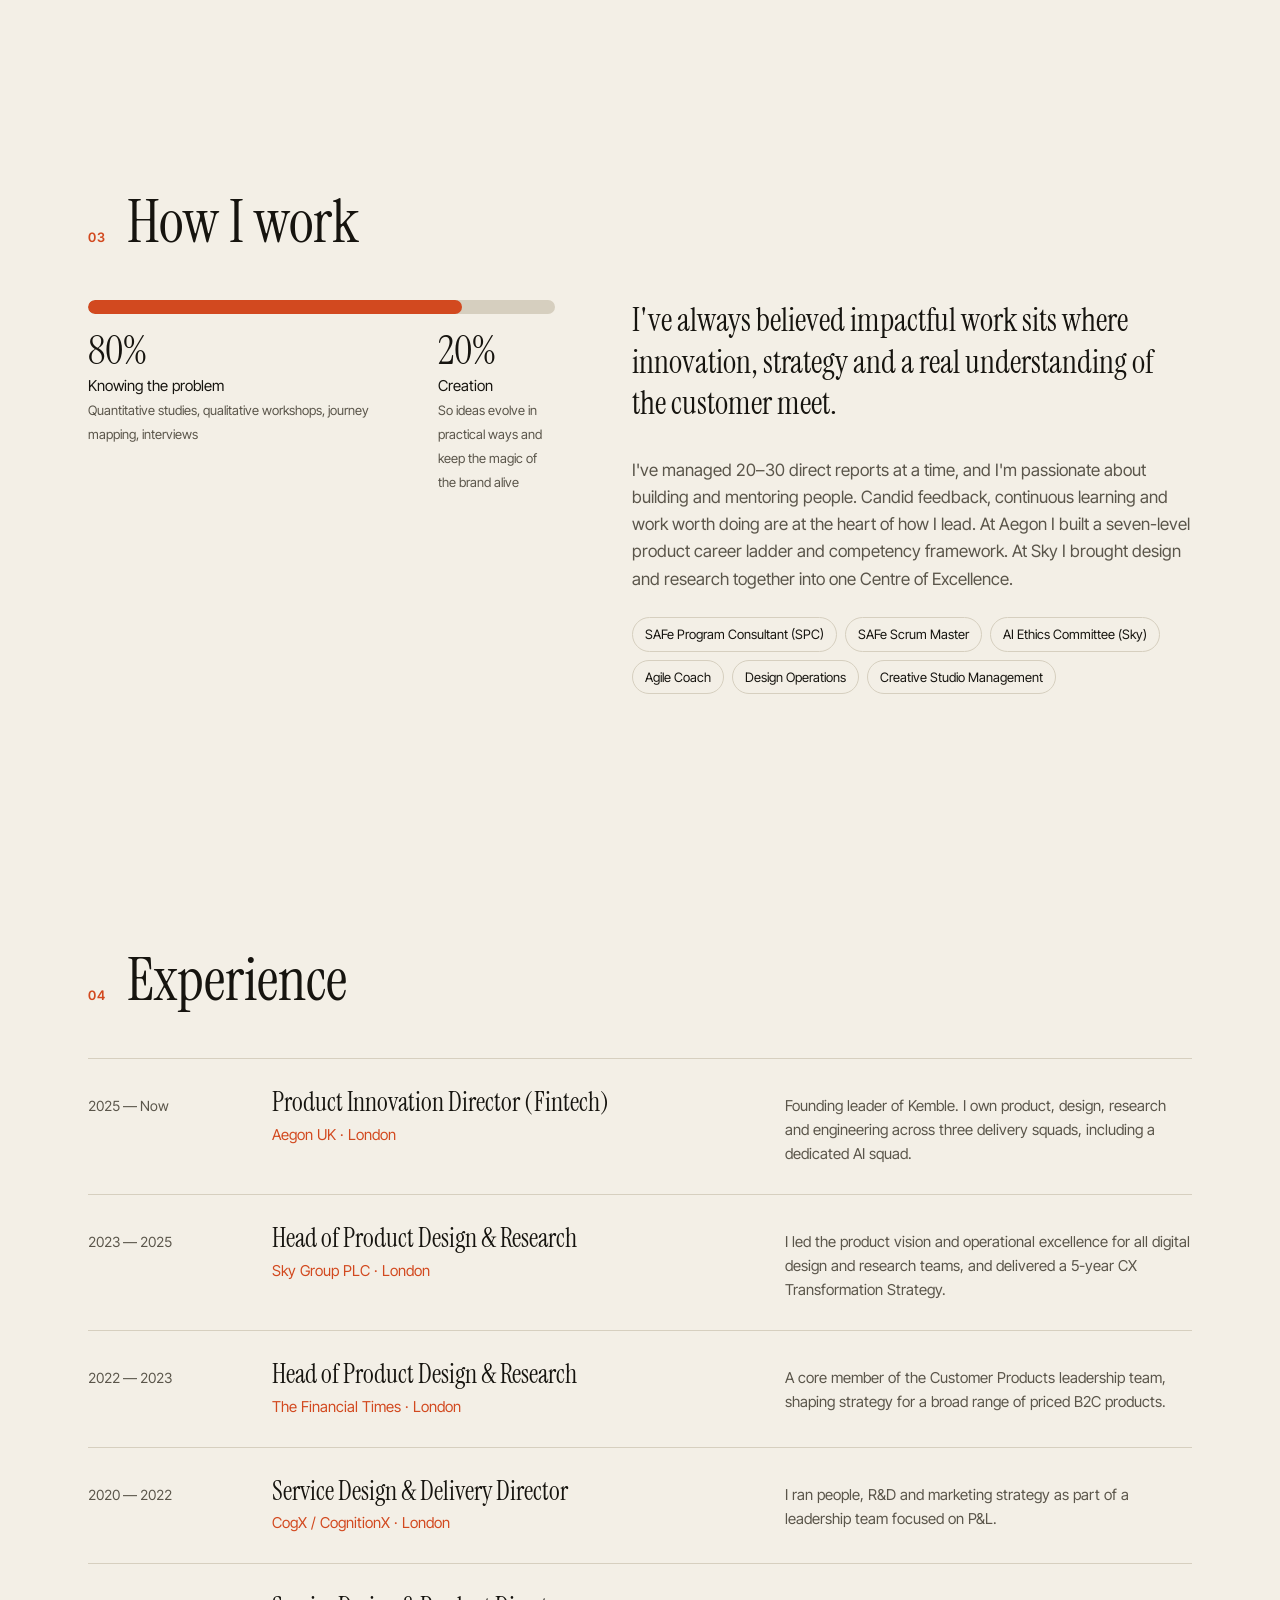
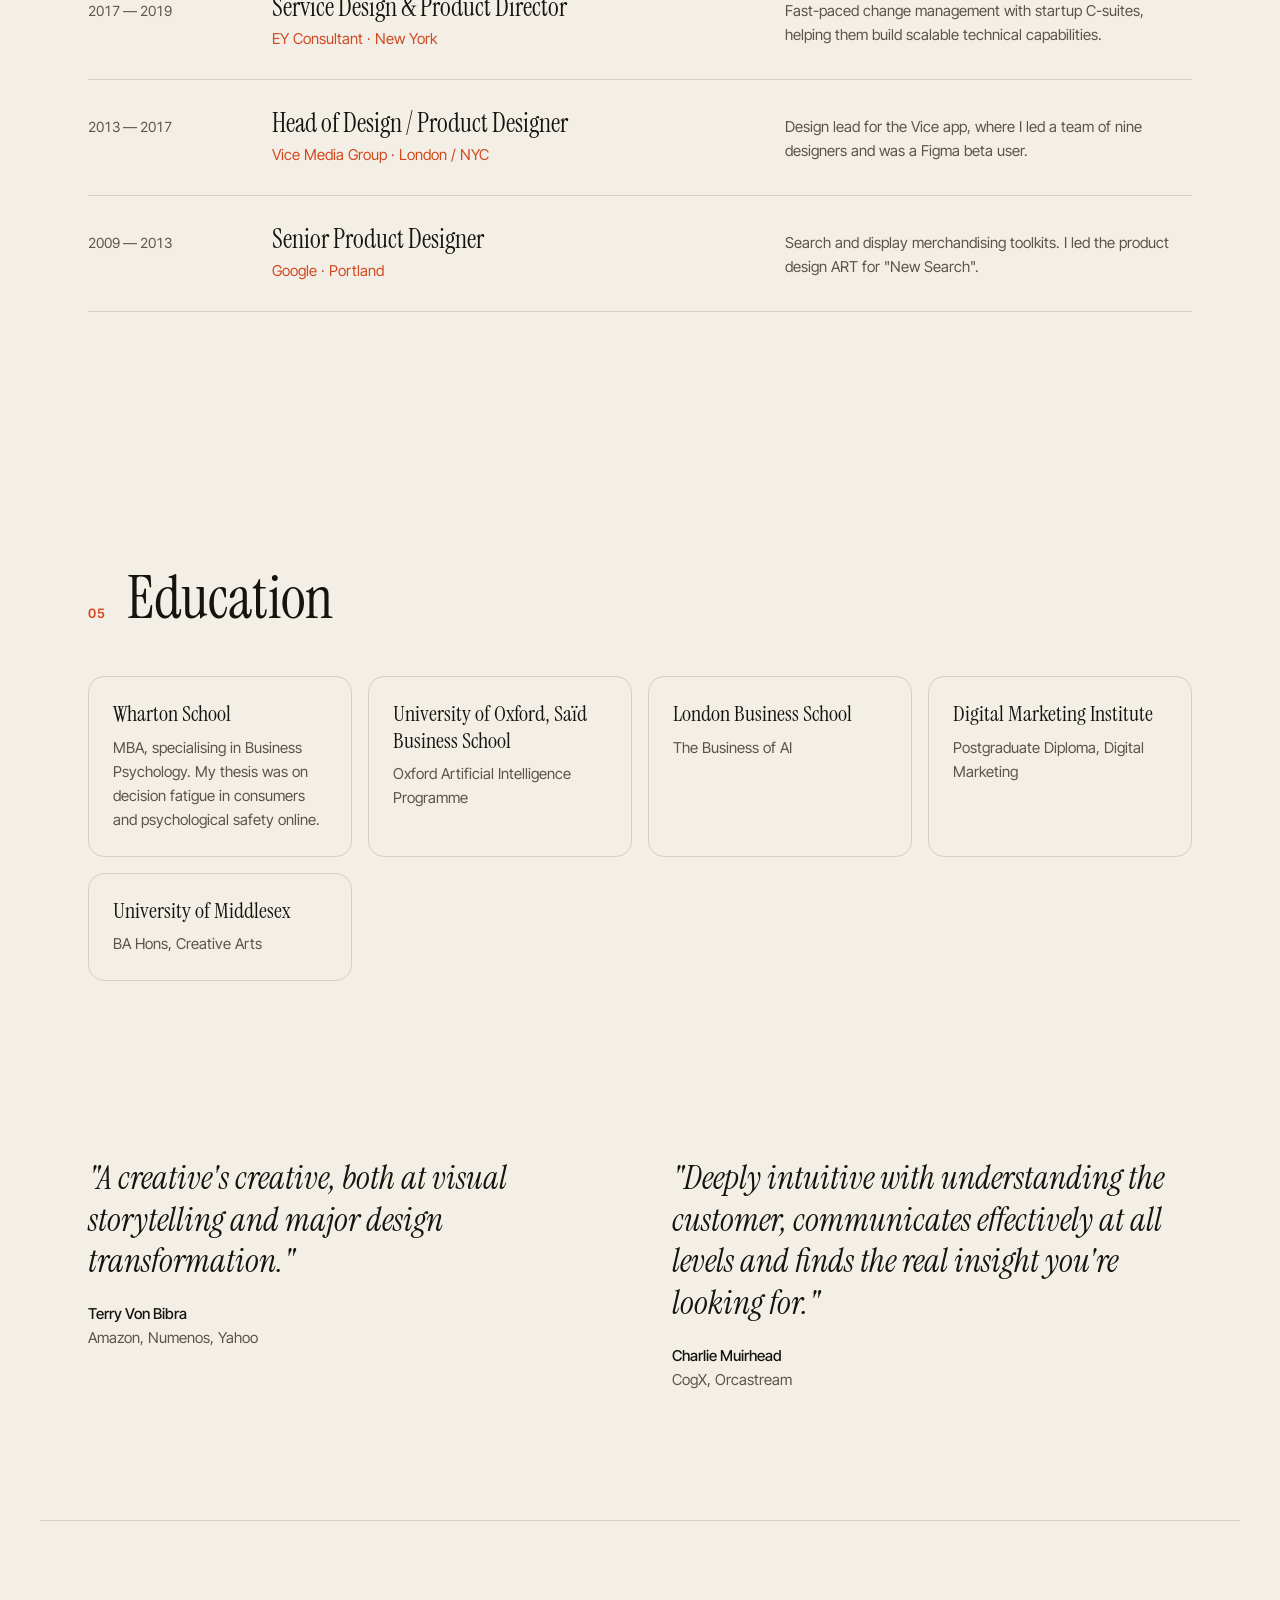
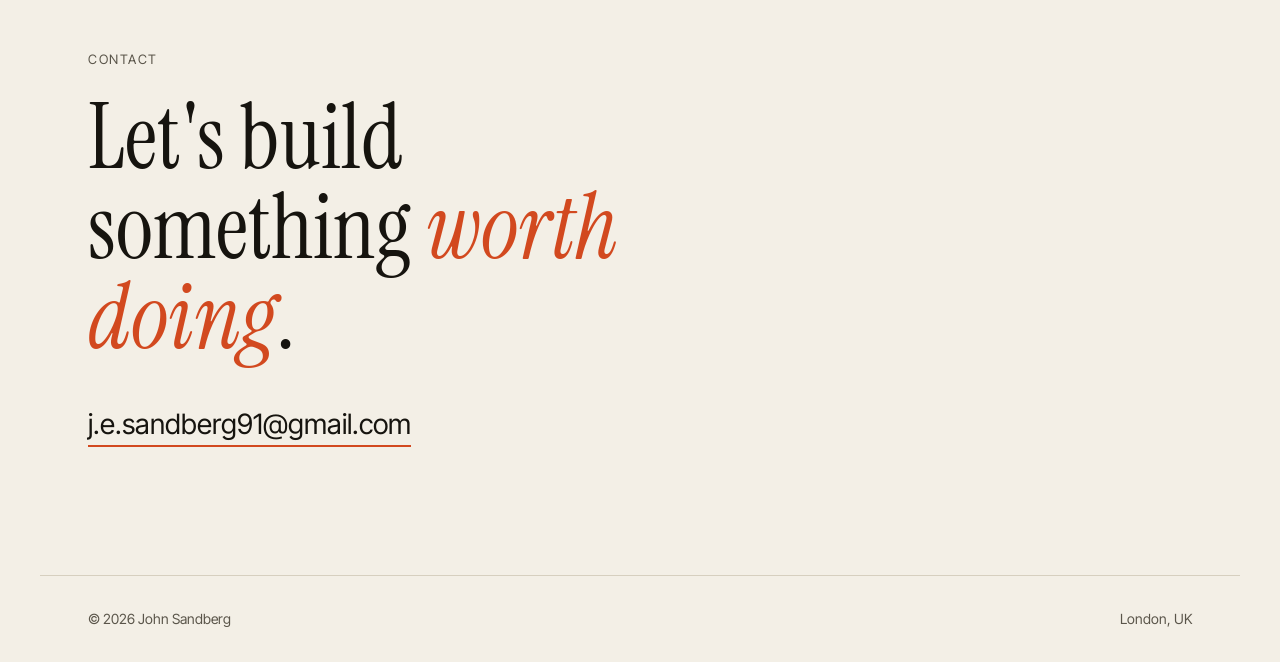
==== commit 89f9bff1: "Add Kemble case study New work/kemble.html: proposition, phased roadmap, engagement and confidence l" ====
--- a/index.html
+++ b/index.html
@@ -106,6 +106,7 @@
             <p>A founding-couple beta, and a 50-couple research programme across four test conditions. I also worked with Wharton neuroscience researchers on how couples make decisions together.</p>
           </div>
         </div>
+        <a class="case__link" href="work/kemble.html">Read the Kemble case study →</a>
       </article>
 
       <div class="cases">
--- a/assets/styles.css
+++ b/assets/styles.css
@@ -213,6 +213,57 @@
 .impact .stat__num { font-size: clamp(40px, 4.5vw, 56px); }
 .case__link { display: inline-block; margin-top: 4px; font-weight: 500; font-size: 15px; text-decoration: none; border-bottom: 1px solid var(--accent); }
 .case__link:hover { color: var(--accent); }
+.case--feature .case__link { margin-top: 40px; }
+
+/* ---------- Kemble components ---------- */
+.gaps { list-style: none; padding: 0; margin: 0 0 56px; display: grid; grid-template-columns: repeat(4, 1fr); gap: 24px; }
+.gaps li { border-top: 2px solid var(--accent); padding-top: 14px; color: var(--ink-2); font-size: 15px; }
+.gaps strong { display: block; color: var(--ink); font-weight: 600; margin-bottom: 4px; }
+.duo { display: grid; grid-template-columns: 1fr 1fr; border-radius: 20px; overflow: hidden; margin-bottom: 56px; }
+.duo__panel { padding: clamp(24px, 4vw, 48px); background: var(--paper-2); }
+.duo__panel p:last-child { font: 400 clamp(20px, 2vw, 26px)/1.35 var(--serif); margin: 0; }
+.duo__panel--alt { background: var(--ink); color: var(--paper); }
+.duo__label { font-size: 12px; letter-spacing: .1em; text-transform: uppercase; opacity: .7; margin-bottom: 20px; }
+.pillars { list-style: none; padding: 0; margin: 0; display: grid; grid-template-columns: repeat(3, 1fr); gap: 32px; }
+.pillars li, .levers li { color: var(--ink-2); font-size: 15px; }
+.pillars span { display: block; color: var(--accent); font-size: 13px; font-weight: 600; margin-bottom: 8px; }
+.pillars strong, .levers strong { display: block; font: 400 26px/1.2 var(--serif); color: var(--ink); margin-bottom: 8px; }
+
+.phases { list-style: none; padding: 0; margin: 0; display: grid; grid-template-columns: repeat(4, 1fr); counter-reset: ph; }
+.phases li { position: relative; padding: 28px 24px 0 0; border-top: 2px solid var(--line); }
+.phases li::before { content: ""; position: absolute; top: -8px; left: 0; width: 14px; height: 14px; border-radius: 50%; background: var(--paper); border: 2px solid var(--accent); }
+.phases li:first-child::before { background: var(--accent); }
+.phases__n { font-size: 12px; letter-spacing: .1em; text-transform: uppercase; color: var(--ink-2); }
+.phases h3 { font: 400 40px/1.1 var(--serif); margin: 4px 0 10px; }
+.phases__q { font-family: var(--serif); font-style: italic; font-size: 19px; color: var(--accent); }
+.phases p:not(.phases__q) { color: var(--ink-2); font-size: 15px; }
+
+.ladder-block { margin-bottom: 64px; }
+.ladder-block__head { display: flex; flex-wrap: wrap; align-items: baseline; justify-content: space-between; gap: 8px 24px; margin-bottom: 20px; }
+.ladder-block__head p { color: var(--ink-2); font-size: 15px; margin: 0; }
+.ladder { list-style: none; padding: 0; margin: 0; display: grid; grid-template-columns: repeat(5, 1fr); gap: 8px; }
+.ladder li { padding: 18px; border-radius: 14px; background: color-mix(in srgb, var(--accent) calc(var(--i) * 5%), var(--paper-2)); font-size: 14px; color: var(--ink-2); }
+.ladder li:nth-child(1) { --i: 0; } .ladder li:nth-child(2) { --i: 1; } .ladder li:nth-child(3) { --i: 2; } .ladder li:nth-child(4) { --i: 3; } .ladder li:nth-child(5) { --i: 4; }
+.ladder span { font-size: 12px; font-weight: 600; color: var(--accent); }
+.ladder strong { display: block; font: 400 22px/1.2 var(--serif); color: var(--ink); margin: 2px 0 8px; }
+.ladder q { display: block; margin-top: 8px; font-family: var(--serif); font-style: italic; font-size: 16px; color: var(--ink); }
+
+.matrix { display: grid; grid-template-columns: auto 1fr 1fr; grid-template-rows: auto auto auto; gap: 12px; margin-top: 24px; }
+.matrix__y { grid-column: 1; writing-mode: vertical-rl; transform: rotate(180deg); font-size: 12px; letter-spacing: .08em; text-transform: uppercase; color: var(--ink-2); text-align: center; border-right: 1px solid var(--line); padding-left: 8px; }
+.matrix__y--top { grid-row: 1; } .matrix__y--bottom { grid-row: 2; }
+.matrix__cell { padding: 22px; border-radius: 16px; background: var(--paper-2); font-size: 15px; color: var(--ink-2); }
+.matrix__cell strong { display: block; font: 400 24px/1.2 var(--serif); color: var(--ink); margin-bottom: 6px; }
+.matrix__cell small { display: block; font-size: 13px; font-weight: 600; color: var(--accent); }
+.matrix__cell--goal { background: var(--ink); color: color-mix(in srgb, var(--paper) 75%, transparent); }
+.matrix__cell--goal strong { color: var(--paper); }
+.matrix__x { grid-row: 3; font-size: 12px; letter-spacing: .08em; text-transform: uppercase; color: var(--ink-2); border-top: 1px solid var(--line); padding-top: 8px; }
+.matrix__x--left { grid-column: 2; } .matrix__x--right { grid-column: 3; text-align: right; }
+
+.levers { list-style: none; padding: 0; margin: 0; display: grid; grid-template-columns: repeat(5, 1fr); gap: 20px; }
+.levers strong { font-size: 22px; }
+.levers__scale { display: flex; justify-content: space-between; margin: 20px 0 64px; padding-top: 10px; font-size: 12px; letter-spacing: .08em; text-transform: uppercase; color: var(--ink-2);
+  border-top: 2px solid; border-image: linear-gradient(90deg, var(--line), var(--accent)) 1; }
+.cohorts__intro { color: var(--ink-2); max-width: 62ch; }
 
 /* ---------- Motion ---------- */
 .reveal { opacity: 0; transform: translateY(18px); transition: opacity .8s ease, transform .8s ease; }
@@ -233,6 +284,9 @@
   .role { grid-template-columns: 1fr; gap: 8px; }
   .cs-meta, .verdicts { grid-template-columns: repeat(2, 1fr); }
   .cs-split { grid-template-columns: 1fr; }
+  .gaps, .phases { grid-template-columns: repeat(2, 1fr); row-gap: 40px; }
+  .pillars, .duo { grid-template-columns: 1fr; }
+  .ladder, .levers { grid-template-columns: 1fr 1fr; }
 }
 @media (max-width: 600px) {
   .nav__links { display: none; }
@@ -247,4 +301,8 @@
   .shot--wide::after { content: "Scroll sideways to see more →"; display: block; font-size: 12px; color: var(--ink-2); margin-top: 8px; }
   .stats--3 .stat { padding-left: 0; border-left: 0; }
   .stats--3 .stat + .stat { border-top: 1px solid var(--line); }
-}
+  .gaps, .phases, .ladder, .levers { grid-template-columns: 1fr; }
+  .matrix { grid-template-columns: 1fr; }
+  .matrix__y, .matrix__x { display: none; }
+  .levers__scale { display: none; }
+}
